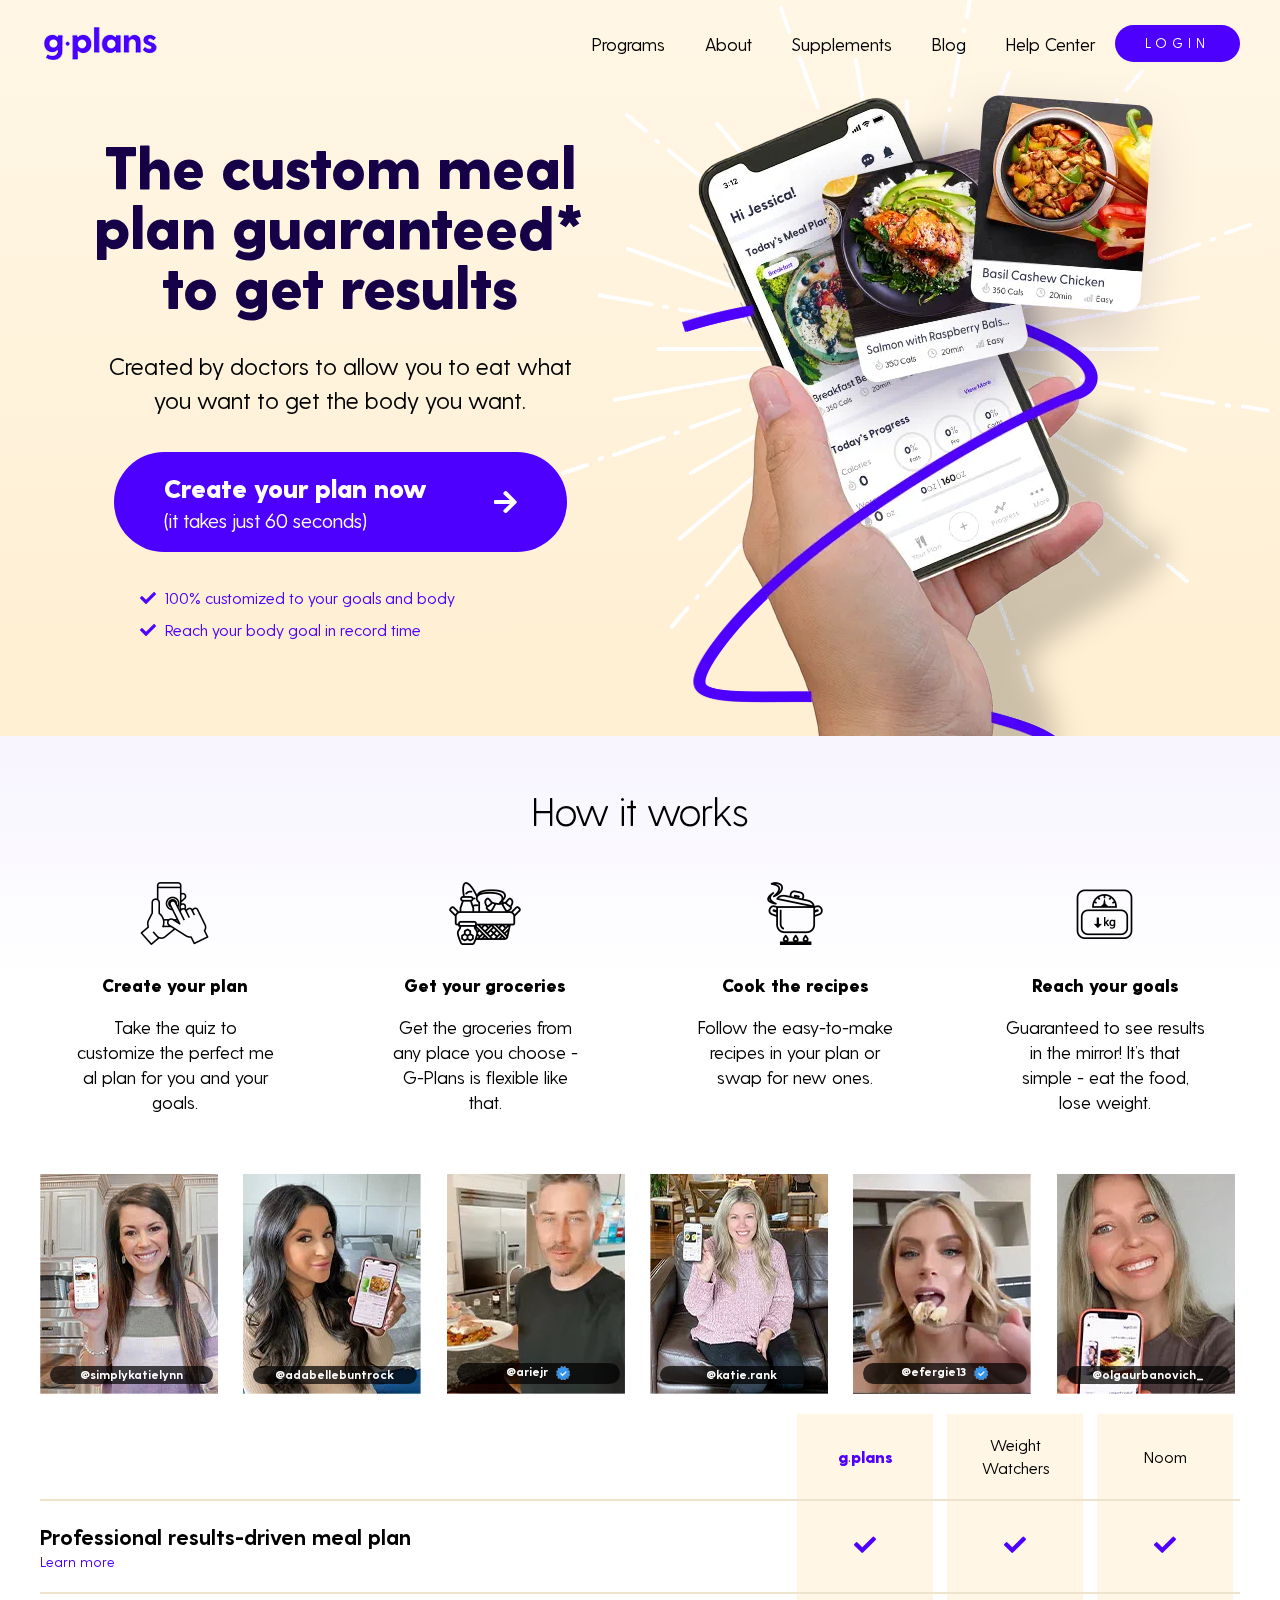
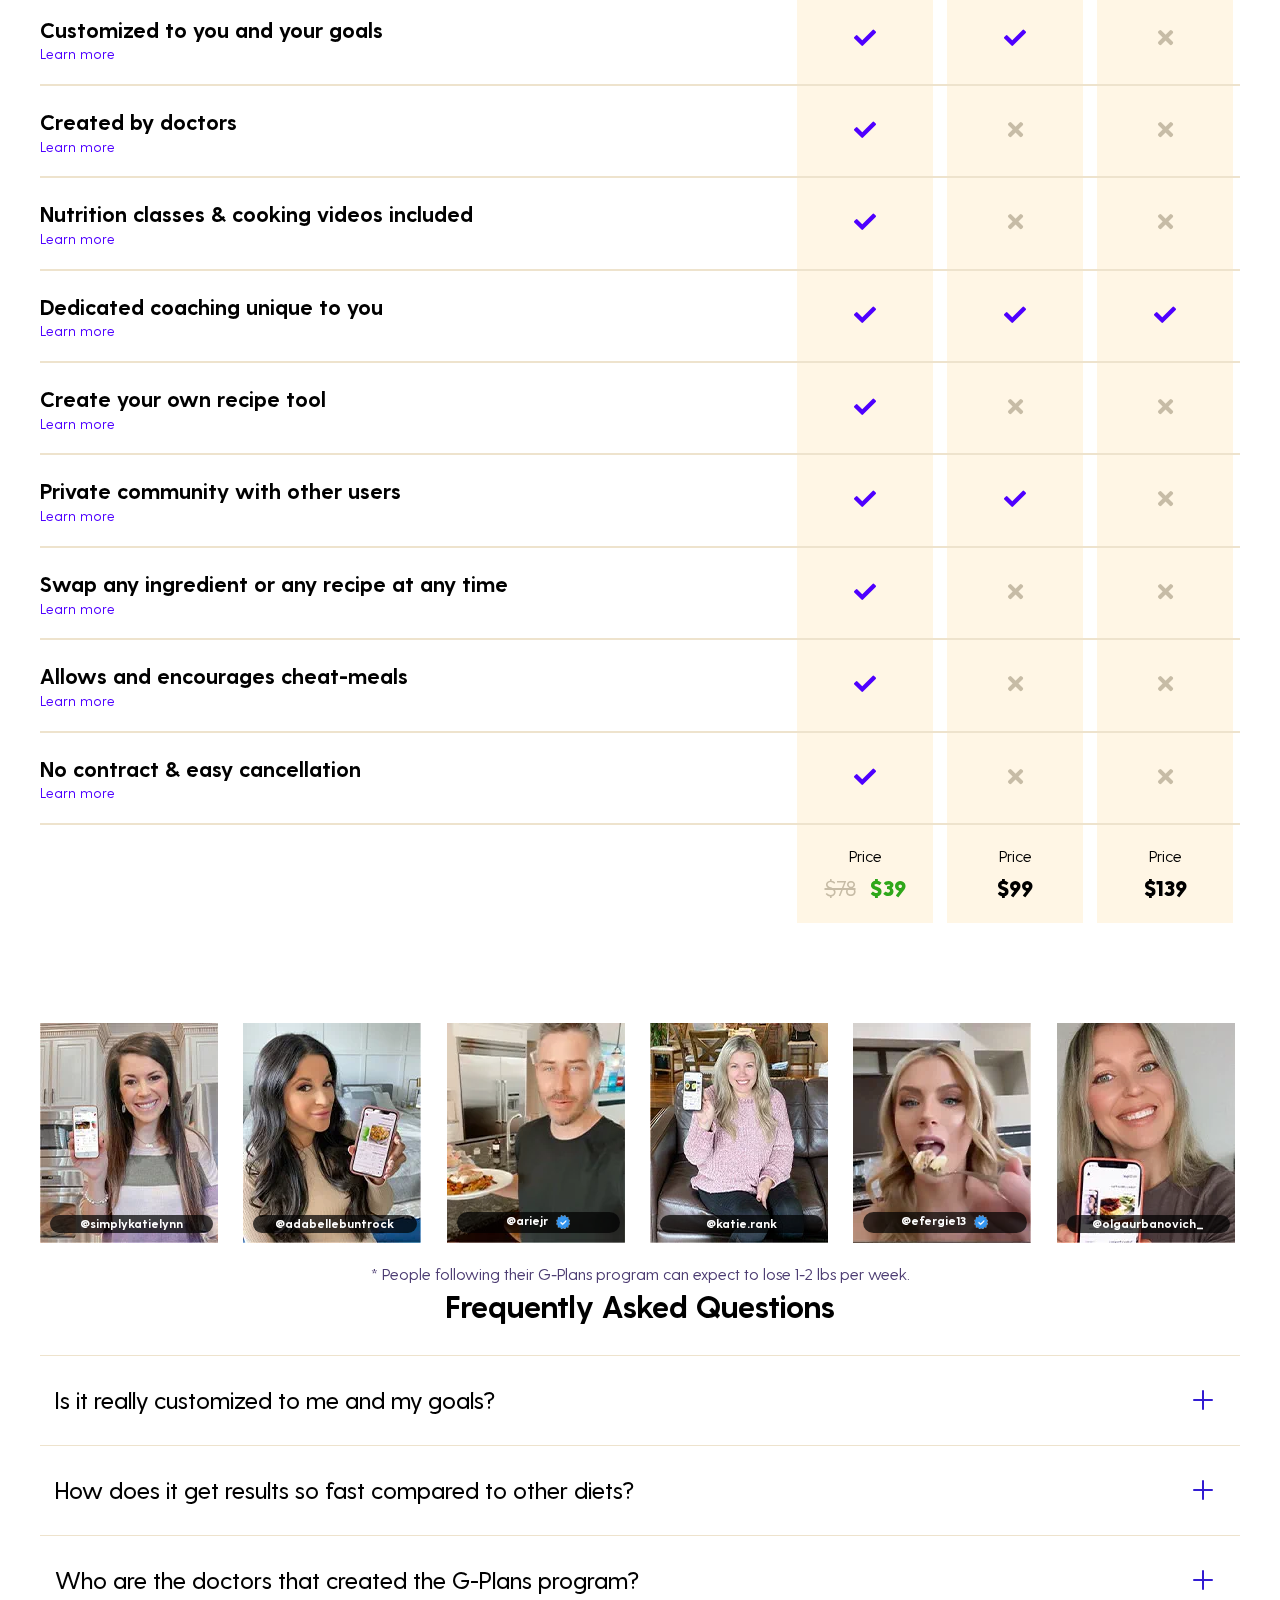
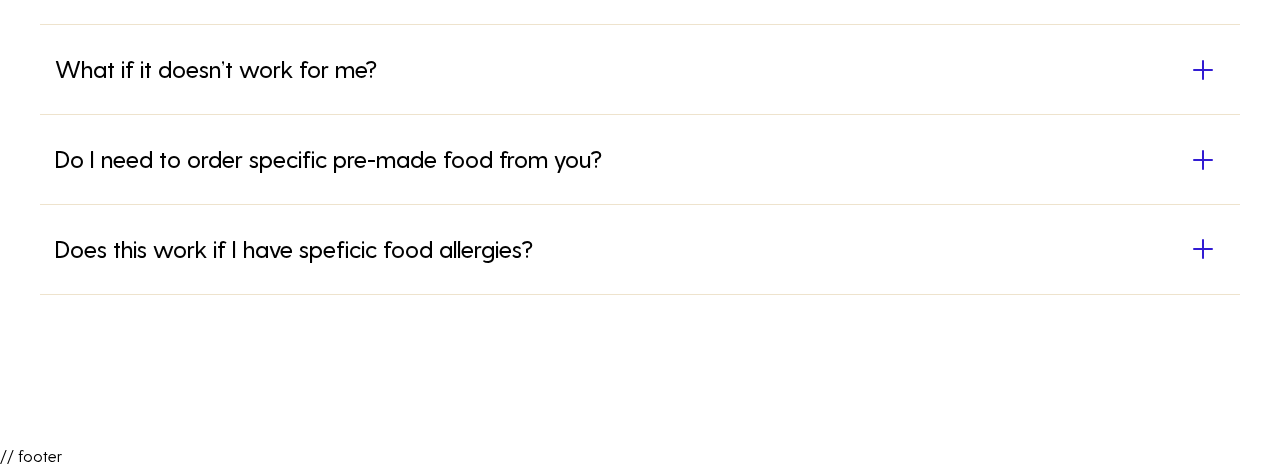
==== index.html @ 1d7ebff4 "Update 2021-08-04T12:30:20.718Z" ====
<!DOCTYPE html>
<html lang="en">

<head>
    <meta charset="UTF-8">
    <meta name="viewport" content="width=device-width, initial-scale=1.0">
    <title>Title</title>
    <link rel="stylesheet" href="./css/main.css">
</head>

<body>

    <div class="l-wrap">
        <header class="l-header">
            <div class="b-topline">
                <div class="topline__inner">
                <a href="/"><img src="./img/gplans-logo.png" alt=""></a>
                <div class="topline__menu">
                    <nav class="b-menu">
                        <ul>
                            <li><a href="#"></li>Programs</a>
                            <li><a href="#"></li>About</a>
                            <li><a href="#"></li>Supplements</a>
                            <li><a href="#"></li>Blog</a>
                            <li><a href="#"></li>Help Center</a>
                        </ul>
                    </nav>
                </div>
                <div class="topline__bnt">
                    <a href="#" class="b-button b-button--small">Login</a>
                </div>
            </div>
            </div>
            <div class="b-promo">
                <div class="promo__inner">
                    <div class="promo__content">
                        <h1>The custom meal plan guaranteed* <br> to get results</h1>
                        <p>Created by doctors to allow you to eat what <br> you want to get the body you want.</p>
                        <p><a href="#" class="promo__btn b-button b-button--big b-button--icon">Create your plan now <span>(it takes just 60 seconds)</span> <i class="fas fa-arrow-right"></i></a></p>
                        <ul>
                            <li>100% customized to your goals and body</li>
                            <li>Reach your body goal in record time</li>
                        </ul>
                    </div>
                    <div class="promo__pic">
                        <picture>
                            <source srcset='./img/promo-pic.webp' type='image/webp'>
                            <source srcset='./img/promo-pic.png' type='image/png'>
                            <img src='./img/promo-pic.png' alt=''>
                        </picture>
                    </div>
                </div>
            </div>
        </header>
    
        <section class="l-content"> 
            <div class="content__wrap">
                <div class="b-how-works">
                    <h2>How it works</h2>
                    <div class="how-works__items">
                        <div class="how-works__item">
                            <img src="./img/how-pic-1.png" alt="">
                            <h3>Create your plan</h3>
                            <p>Take the quiz to customize the perfect me al plan for you and your goals.</p>
                        </div>
                        <div class="how-works__item">
                            <img src="./img/how-pic-2.png" alt="">
                            <h3>Get your groceries</h3>
                            <p>Get the groceries from any place you choose - G-Plans is flexible like that.</p>
                        </div>
                        <div class="how-works__item">
                            <img src="./img/how-pic-3.png" alt="">
                            <h3>Cook the recipes</h3>
                            <p>Follow the easy-to-make recipes in your plan or swap for new ones.</p>
                        </div>
                        <div class="how-works__item">
                            <img src="./img/how-pic-4.png" alt="">
                            <h3>Reach your goals</h3>
                            <p>Guaranteed to see results in the mirror! It’s that simple - eat the food, lose weight.</p>
                        </div>
                    </div>
                </div>
                <div class="b-social">
                    <a href="#">
                        <picture>
                            <source srcset='./img/social-ava-1.webp' type='image/webp'>
                            <source srcset='./img/social-ava-1.jpg' type='image/jpeg'>
                            <img src='./img/social-ava-1.png' alt=''>
                        </picture>
                        <div class="social__title">@simplykatielynn</div>
                    </a>
                    <a href="#">
                        <picture>
                            <source srcset='./img/social-ava-2.webp' type='image/webp'>
                            <source srcset='./img/social-ava-2.jpg' type='image/jpeg'>
                            <img src='./img/social-ava-2.png' alt=''>
                        </picture>
                        <div class="social__title">@adabellebuntrock</div>
                    </a>
                    <a href="#">
                        <picture>
                            <source srcset='./img/social-ava-3.webp' type='image/webp'>
                            <source srcset='./img/social-ava-3.jpg' type='image/jpeg'>
                            <img src='./img/social-ava-3.png' alt=''>
                        </picture>
                        <div class="social__title">@ariejr <img src="./img/icon-confirmed.png" alt=""></div>
                    </a>
                    <a href="#">
                        <picture>
                            <source srcset='./img/social-ava-4.webp' type='image/webp'>
                            <source srcset='./img/social-ava-4.jpg' type='image/jpeg'>
                            <img src='./img/social-ava-4.png' alt=''>
                        </picture>
                        <div class="social__title">@katie.rank</div>
                    </a>
                    <a href="#">
                        <picture>
                            <source srcset='./img/social-ava-5.webp' type='image/webp'>
                            <source srcset='./img/social-ava-5.jpg' type='image/jpeg'>
                            <img src='./img/social-ava-5.png' alt=''>
                        </picture>
                        <div class="social__title">@efergie13 <img src="./img/icon-confirmed.png" alt=""></div>
                    </a>
                    <a href="#">
                        <picture>
                            <source srcset='./img/social-ava-6.webp' type='image/webp'>
                            <source srcset='./img/social-ava-6.jpg' type='image/jpeg'>
                            <img src='./img/social-ava-6.png' alt=''>
                        </picture>
                        <div class="social__title">@olgaurbanovich_</div>
                    </a>
                </div>
                <div class="b-table">
                    <table>
                        <tr>
                            <th></th>
                            <td class="table__g">g<ins>•</ins>plans</td>
                            <td>Weight <br> Watchers</td>
                            <td>Noom</td>
                        </tr>
                        <tr>
                            <th>Professional results-driven meal plan <a href="#">Learn more</a>
                            </th>
                            <td><i class="fas fa-check"></i></td>
                            <td><i class="fas fa-check"></i></td>
                            <td><i class="fas fa-check"></i></td>
                        </tr>
                        <tr>
                            <th>Customized to you and your goals <a href="#">Learn more</a>
                            </th>
                            <td><i class="fas fa-check"></i></td>
                            <td><i class="fas fa-check"></i></td>
                            <td><i class="fas fa-times"></i></td>
                        </tr>
                        <tr>
                            <th>Created by doctors <a href="#">Learn more</a>
                            </th>
                            <td><i class="fas fa-check"></i></td>
                            <td><i class="fas fa-times"></i></td>
                            <td><i class="fas fa-times"></i></td>
                        </tr>
                        <tr>
                            <th>Nutrition classes & cooking videos included <a href="#">Learn more</a>
                            </th>
                            <td><i class="fas fa-check"></i></td>
                            <td><i class="fas fa-times"></i></td>
                            <td><i class="fas fa-times"></i></td>
                        </tr>
                        <tr>
                            <th>Dedicated coaching unique to you <a href="#">Learn more</a>
                            </th>
                            <td><i class="fas fa-check"></i></td>
                            <td><i class="fas fa-check"></i></td>
                            <td><i class="fas fa-check"></i></td>
                        </tr>
                        <tr>
                            <th>Create your own recipe tool <a href="#">Learn more</a>
                            </th>
                            <td><i class="fas fa-check"></i></td>
                            <td><i class="fas fa-times"></i></td>
                            <td><i class="fas fa-times"></i></td>
                        </tr>
                        <tr>
                            <th>Private community with other users <a href="#">Learn more</a>
                            </th>
                            <td><i class="fas fa-check"></i></td>
                            <td><i class="fas fa-check"></i></td>
                            <td><i class="fas fa-times"></i></td>
                        </tr>
                        <tr>
                            <th>Swap any ingredient or any recipe at any time <a href="#">Learn more</a>
                            </th>
                            <td><i class="fas fa-check"></i></td>
                            <td><i class="fas fa-times"></i></td>
                            <td><i class="fas fa-times"></i></td>
                        </tr>
                        <tr>
                            <th>Allows and encourages cheat-meals <a href="#">Learn more</a>
                            </th>
                            <td><i class="fas fa-check"></i></td>
                            <td><i class="fas fa-times"></i></td>
                            <td><i class="fas fa-times"></i></td>
                        </tr>
                        <tr>
                            <th>No contract & easy cancellation <a href="#">Learn more</a>
                            </th>
                            <td><i class="fas fa-check"></i></td>
                            <td><i class="fas fa-times"></i></td>
                            <td><i class="fas fa-times"></i></td>
                        </tr>
                        <tr>
                            <th></th>
                            <td class="table__price">
                                <ins>Price</ins>
                                <span class="table__price-old">$78</span>
                                <span class="table__price-new">$39</span>
                            </td>
                            <td class="table__price">
                                <ins>Price</ins>
                                <span>$99</span>
                            </td>
                            <td class="table__price">
                                <ins>Price</ins>
                                <span>$139</span>
                            </td>
                        </tr>
                    </table>
                </div>
                <div class="b-social">
                    <a href="#">
                        <picture>
                            <source srcset='./img/social-ava-1.webp' type='image/webp'>
                            <source srcset='./img/social-ava-1.jpg' type='image/jpeg'>
                            <img src='./img/social-ava-1.png' alt=''>
                        </picture>
                        <div class="social__title">@simplykatielynn</div>
                    </a>
                    <a href="#">
                        <picture>
                            <source srcset='./img/social-ava-2.webp' type='image/webp'>
                            <source srcset='./img/social-ava-2.jpg' type='image/jpeg'>
                            <img src='./img/social-ava-2.png' alt=''>
                        </picture>
                        <div class="social__title">@adabellebuntrock</div>
                    </a>
                    <a href="#">
                        <picture>
                            <source srcset='./img/social-ava-3.webp' type='image/webp'>
                            <source srcset='./img/social-ava-3.jpg' type='image/jpeg'>
                            <img src='./img/social-ava-3.png' alt=''>
                        </picture>
                        <div class="social__title">@ariejr <img src="./img/icon-confirmed.png" alt=""></div>
                    </a>
                    <a href="#">
                        <picture>
                            <source srcset='./img/social-ava-4.webp' type='image/webp'>
                            <source srcset='./img/social-ava-4.jpg' type='image/jpeg'>
                            <img src='./img/social-ava-4.png' alt=''>
                        </picture>
                        <div class="social__title">@katie.rank</div>
                    </a>
                    <a href="#">
                        <picture>
                            <source srcset='./img/social-ava-5.webp' type='image/webp'>
                            <source srcset='./img/social-ava-5.jpg' type='image/jpeg'>
                            <img src='./img/social-ava-5.png' alt=''>
                        </picture>
                        <div class="social__title">@efergie13 <img src="./img/icon-confirmed.png" alt=""></div>
                    </a>
                    <a href="#">
                        <picture>
                            <source srcset='./img/social-ava-6.webp' type='image/webp'>
                            <source srcset='./img/social-ava-6.jpg' type='image/jpeg'>
                            <img src='./img/social-ava-6.png' alt=''>
                        </picture>
                        <div class="social__title">@olgaurbanovich_</div>
                    </a>
                </div>
                <div class="b-social-notice"> * People following their G-Plans program can expect to lose 1-2 lbs per week. </div>
                <div class="b-acc">
                    <h2>Frequently Asked Questions</h2>
                    <div class="acc__item">
                        <div class="acc__title js-acc-title">Is it really customized to me and my goals?<span></span></div>
                        <div class="acc__content js-acc-content">
                            <p>Lorem ipsum dolor sit amet consectetur adipisicing elit. Eligendi illo, nemo necessitatibus molestias minus quisquam dignissimos at a. Veniam libero provident magnam consequuntur vel fuga soluta fugit. Beatae, tempora. Tempora quasi ipsum consectetur ad reprehenderit voluptas quisquam amet consequuntur maiores dicta asperiores debitis excepturi eveniet, harum neque, libero quos nihil aut nemo vero voluptatem, blanditiis quis quaerat. Autem accusantium consequatur, similique cum excepturi eaque nam sed natus maiores maxime tenetur fuga aliquam aut. Ullam rerum nihil, aspernatur quidem consequuntur voluptas nam perspiciatis vitae similique facilis itaque eveniet blanditiis esse soluta et totam iure eius officia labore quam quos? Fugiat, ea?</p>
                        </div>
                    </div>
                    <div class="acc__item">
                        <div class="acc__title js-acc-title">How does it get results so fast compared to other diets?<span></span></div>
                        <div class="acc__content js-acc-content">
                            <p>Lorem ipsum dolor sit amet consectetur adipisicing elit. Eligendi illo, nemo necessitatibus molestias minus quisquam dignissimos at a. Veniam libero provident magnam consequuntur vel fuga soluta fugit. Beatae, tempora. Tempora quasi ipsum consectetur ad reprehenderit voluptas quisquam amet consequuntur maiores dicta asperiores debitis excepturi eveniet, harum neque, libero quos nihil aut nemo vero voluptatem, blanditiis quis quaerat. Autem accusantium consequatur, similique cum excepturi eaque nam sed natus maiores maxime tenetur fuga aliquam aut. Ullam rerum nihil, aspernatur quidem consequuntur voluptas nam perspiciatis vitae similique facilis itaque eveniet blanditiis esse soluta et totam iure eius officia labore quam quos? Fugiat, ea?</p>
                        </div>
                    </div>
                    <div class="acc__item">
                        <div class="acc__title js-acc-title">Who are the doctors that created the G-Plans program?<span></span></div>
                        <div class="acc__content js-acc-content">
                            <p>Lorem ipsum dolor sit amet consectetur adipisicing elit. Eligendi illo, nemo necessitatibus molestias minus quisquam dignissimos at a. Veniam libero provident magnam consequuntur vel fuga soluta fugit. Beatae, tempora. Tempora quasi ipsum consectetur ad reprehenderit voluptas quisquam amet consequuntur maiores dicta asperiores debitis excepturi eveniet, harum neque, libero quos nihil aut nemo vero voluptatem, blanditiis quis quaerat. Autem accusantium consequatur, similique cum excepturi eaque nam sed natus maiores maxime tenetur fuga aliquam aut. Ullam rerum nihil, aspernatur quidem consequuntur voluptas nam perspiciatis vitae similique facilis itaque eveniet blanditiis esse soluta et totam iure eius officia labore quam quos? Fugiat, ea?</p>
                        </div>
                    </div>
                    <div class="acc__item">
                        <div class="acc__title js-acc-title">What if it doesn’t work for me?<span></span></div>
                        <div class="acc__content js-acc-content">
                            <p>Lorem ipsum dolor sit amet consectetur adipisicing elit. Eligendi illo, nemo necessitatibus molestias minus quisquam dignissimos at a. Veniam libero provident magnam consequuntur vel fuga soluta fugit. Beatae, tempora. Tempora quasi ipsum consectetur ad reprehenderit voluptas quisquam amet consequuntur maiores dicta asperiores debitis excepturi eveniet, harum neque, libero quos nihil aut nemo vero voluptatem, blanditiis quis quaerat. Autem accusantium consequatur, similique cum excepturi eaque nam sed natus maiores maxime tenetur fuga aliquam aut. Ullam rerum nihil, aspernatur quidem consequuntur voluptas nam perspiciatis vitae similique facilis itaque eveniet blanditiis esse soluta et totam iure eius officia labore quam quos? Fugiat, ea?</p>
                        </div>
                    </div>
                    <div class="acc__item">
                        <div class="acc__title js-acc-title">Do I need to order specific pre-made food from you?<span></span></div>
                        <div class="acc__content js-acc-content">
                            <p>Lorem ipsum dolor sit amet consectetur adipisicing elit. Eligendi illo, nemo necessitatibus molestias minus quisquam dignissimos at a. Veniam libero provident magnam consequuntur vel fuga soluta fugit. Beatae, tempora. Tempora quasi ipsum consectetur ad reprehenderit voluptas quisquam amet consequuntur maiores dicta asperiores debitis excepturi eveniet, harum neque, libero quos nihil aut nemo vero voluptatem, blanditiis quis quaerat. Autem accusantium consequatur, similique cum excepturi eaque nam sed natus maiores maxime tenetur fuga aliquam aut. Ullam rerum nihil, aspernatur quidem consequuntur voluptas nam perspiciatis vitae similique facilis itaque eveniet blanditiis esse soluta et totam iure eius officia labore quam quos? Fugiat, ea?</p>
                        </div>
                    </div>
                    <div class="acc__item">
                        <div class="acc__title js-acc-title">Does this work if I have speficic food allergies?<span></span></div>
                        <div class="acc__content js-acc-content">
                            <p>Lorem ipsum dolor sit amet consectetur adipisicing elit. Eligendi illo, nemo necessitatibus molestias minus quisquam dignissimos at a. Veniam libero provident magnam consequuntur vel fuga soluta fugit. Beatae, tempora. Tempora quasi ipsum consectetur ad reprehenderit voluptas quisquam amet consequuntur maiores dicta asperiores debitis excepturi eveniet, harum neque, libero quos nihil aut nemo vero voluptatem, blanditiis quis quaerat. Autem accusantium consequatur, similique cum excepturi eaque nam sed natus maiores maxime tenetur fuga aliquam aut. Ullam rerum nihil, aspernatur quidem consequuntur voluptas nam perspiciatis vitae similique facilis itaque eveniet blanditiis esse soluta et totam iure eius officia labore quam quos? Fugiat, ea?</p>
                        </div>
                    </div>
                </div>
            </div>
        </section>
        
        <section class="l-footer">
            // footer
        </section>
    </div>
    
    <script src="./js/main.js"></script>
</body>

</html>
---- css/main.css ----
@font-face{font-family:'swiper-icons';src:url("data:application/font-woff;charset=utf-8;base64, [base64]//wADZ2x5ZgAAAywAAADMAAAD2MHtryVoZWFkAAABbAAAADAAAAA2E2+eoWhoZWEAAAGcAAAAHwAAACQC9gDzaG10eAAAAigAAAAZAAAArgJkABFsb2NhAAAC0AAAAFoAAABaFQAUGG1heHAAAAG8AAAAHwAAACAAcABAbmFtZQAAA/gAAAE5AAACXvFdBwlwb3N0AAAFNAAAAGIAAACE5s74hXjaY2BkYGAAYpf5Hu/j+W2+MnAzMYDAzaX6QjD6/4//Bxj5GA8AuRwMYGkAPywL13jaY2BkYGA88P8Agx4j+/8fQDYfA1AEBWgDAIB2BOoAeNpjYGRgYNBh4GdgYgABEMnIABJzYNADCQAACWgAsQB42mNgYfzCOIGBlYGB0YcxjYGBwR1Kf2WQZGhhYGBiYGVmgAFGBiQQkOaawtDAoMBQxXjg/wEGPcYDDA4wNUA2CCgwsAAAO4EL6gAAeNpj2M0gyAACqxgGNWBkZ2D4/wMA+xkDdgAAAHjaY2BgYGaAYBkGRgYQiAHyGMF8FgYHIM3DwMHABGQrMOgyWDLEM1T9/w8UBfEMgLzE////P/5//f/V/xv+r4eaAAeMbAxwIUYmIMHEgKYAYjUcsDAwsLKxc3BycfPw8jEQA/[base64]/uznmfPFBNODM2K7MTQ45YEAZqGP81AmGGcF3iPqOop0r1SPTaTbVkfUe4HXj97wYE+yNwWYxwWu4v1ugWHgo3S1XdZEVqWM7ET0cfnLGxWfkgR42o2PvWrDMBSFj/IHLaF0zKjRgdiVMwScNRAoWUoH78Y2icB/yIY09An6AH2Bdu/UB+yxopYshQiEvnvu0dURgDt8QeC8PDw7Fpji3fEA4z/PEJ6YOB5hKh4dj3EvXhxPqH/SKUY3rJ7srZ4FZnh1PMAtPhwP6fl2PMJMPDgeQ4rY8YT6Gzao0eAEA409DuggmTnFnOcSCiEiLMgxCiTI6Cq5DZUd3Qmp10vO0LaLTd2cjN4fOumlc7lUYbSQcZFkutRG7g6JKZKy0RmdLY680CDnEJ+UMkpFFe1RN7nxdVpXrC4aTtnaurOnYercZg2YVmLN/d/gczfEimrE/fs/bOuq29Zmn8tloORaXgZgGa78yO9/cnXm2BpaGvq25Dv9S4E9+5SIc9PqupJKhYFSSl47+Qcr1mYNAAAAeNptw0cKwkAAAMDZJA8Q7OUJvkLsPfZ6zFVERPy8qHh2YER+3i/BP83vIBLLySsoKimrqKqpa2hp6+jq6RsYGhmbmJqZSy0sraxtbO3sHRydnEMU4uR6yx7JJXveP7WrDycAAAAAAAH//wACeNpjYGRgYOABYhkgZgJCZgZNBkYGLQZtIJsFLMYAAAw3ALgAeNolizEKgDAQBCchRbC2sFER0YD6qVQiBCv/H9ezGI6Z5XBAw8CBK/m5iQQVauVbXLnOrMZv2oLdKFa8Pjuru2hJzGabmOSLzNMzvutpB3N42mNgZGBg4GKQYzBhYMxJLMlj4GBgAYow/P/PAJJhLM6sSoWKfWCAAwDAjgbRAAB42mNgYGBkAIIbCZo5IPrmUn0hGA0AO8EFTQAA") format("woff");font-weight:400;font-style:normal}:root{--swiper-theme-color: #007aff}.swiper-container{margin-left:auto;margin-right:auto;position:relative;overflow:hidden;list-style:none;padding:0;z-index:1}.swiper-container-vertical>.swiper-wrapper{flex-direction:column}.swiper-wrapper{position:relative;width:100%;height:100%;z-index:1;display:flex;transition-property:transform;box-sizing:content-box}.swiper-container-android .swiper-slide,.swiper-wrapper{transform:translate3d(0px, 0, 0)}.swiper-container-multirow>.swiper-wrapper{flex-wrap:wrap}.swiper-container-multirow-column>.swiper-wrapper{flex-wrap:wrap;flex-direction:column}.swiper-container-free-mode>.swiper-wrapper{transition-timing-function:ease-out;margin:0 auto}.swiper-container-pointer-events{touch-action:pan-y}.swiper-container-pointer-events.swiper-container-vertical{touch-action:pan-x}.swiper-slide{flex-shrink:0;width:100%;height:100%;position:relative;transition-property:transform}.swiper-slide-invisible-blank{visibility:hidden}.swiper-container-autoheight,.swiper-container-autoheight .swiper-slide{height:auto}.swiper-container-autoheight .swiper-wrapper{align-items:flex-start;transition-property:transform, height}.swiper-container-3d{perspective:1200px}.swiper-container-3d .swiper-wrapper,.swiper-container-3d .swiper-slide,.swiper-container-3d .swiper-slide-shadow-left,.swiper-container-3d .swiper-slide-shadow-right,.swiper-container-3d .swiper-slide-shadow-top,.swiper-container-3d .swiper-slide-shadow-bottom,.swiper-container-3d .swiper-cube-shadow{transform-style:preserve-3d}.swiper-container-3d .swiper-slide-shadow-left,.swiper-container-3d .swiper-slide-shadow-right,.swiper-container-3d .swiper-slide-shadow-top,.swiper-container-3d .swiper-slide-shadow-bottom{position:absolute;left:0;top:0;width:100%;height:100%;pointer-events:none;z-index:10}.swiper-container-3d .swiper-slide-shadow-left{background-image:linear-gradient(to left, rgba(0,0,0,0.5), rgba(0,0,0,0))}.swiper-container-3d .swiper-slide-shadow-right{background-image:linear-gradient(to right, rgba(0,0,0,0.5), rgba(0,0,0,0))}.swiper-container-3d .swiper-slide-shadow-top{background-image:linear-gradient(to top, rgba(0,0,0,0.5), rgba(0,0,0,0))}.swiper-container-3d .swiper-slide-shadow-bottom{background-image:linear-gradient(to bottom, rgba(0,0,0,0.5), rgba(0,0,0,0))}.swiper-container-css-mode>.swiper-wrapper{overflow:auto;scrollbar-width:none;-ms-overflow-style:none}.swiper-container-css-mode>.swiper-wrapper::-webkit-scrollbar{display:none}.swiper-container-css-mode>.swiper-wrapper>.swiper-slide{scroll-snap-align:start start}.swiper-container-horizontal.swiper-container-css-mode>.swiper-wrapper{scroll-snap-type:x mandatory}.swiper-container-vertical.swiper-container-css-mode>.swiper-wrapper{scroll-snap-type:y mandatory}:root{--swiper-navigation-size: 44px}.swiper-button-prev,.swiper-button-next{position:absolute;top:50%;width:calc(var(--swiper-navigation-size) / 44 * 27);height:var(--swiper-navigation-size);margin-top:calc(0px - (var(--swiper-navigation-size) / 2));z-index:10;cursor:pointer;display:flex;align-items:center;justify-content:center;color:var(--swiper-navigation-color, var(--swiper-theme-color))}.swiper-button-prev.swiper-button-disabled,.swiper-button-next.swiper-button-disabled{opacity:0.35;cursor:auto;pointer-events:none}.swiper-button-prev:after,.swiper-button-next:after{font-family:swiper-icons;font-size:var(--swiper-navigation-size);text-transform:none !important;letter-spacing:0;text-transform:none;font-variant:initial;line-height:1}.swiper-button-prev,.swiper-container-rtl .swiper-button-next{left:10px;right:auto}.swiper-button-prev:after,.swiper-container-rtl .swiper-button-next:after{content:'prev'}.swiper-button-next,.swiper-container-rtl .swiper-button-prev{right:10px;left:auto}.swiper-button-next:after,.swiper-container-rtl .swiper-button-prev:after{content:'next'}.swiper-button-prev.swiper-button-white,.swiper-button-next.swiper-button-white{--swiper-navigation-color: #ffffff}.swiper-button-prev.swiper-button-black,.swiper-button-next.swiper-button-black{--swiper-navigation-color: #000000}.swiper-button-lock{display:none}.swiper-pagination{position:absolute;text-align:center;transition:300ms opacity;transform:translate3d(0, 0, 0);z-index:10}.swiper-pagination.swiper-pagination-hidden{opacity:0}.swiper-pagination-fraction,.swiper-pagination-custom,.swiper-container-horizontal>.swiper-pagination-bullets{bottom:10px;left:0;width:100%}.swiper-pagination-bullets-dynamic{overflow:hidden;font-size:0}.swiper-pagination-bullets-dynamic .swiper-pagination-bullet{transform:scale(0.33);position:relative}.swiper-pagination-bullets-dynamic .swiper-pagination-bullet-active{transform:scale(1)}.swiper-pagination-bullets-dynamic .swiper-pagination-bullet-active-main{transform:scale(1)}.swiper-pagination-bullets-dynamic .swiper-pagination-bullet-active-prev{transform:scale(0.66)}.swiper-pagination-bullets-dynamic .swiper-pagination-bullet-active-prev-prev{transform:scale(0.33)}.swiper-pagination-bullets-dynamic .swiper-pagination-bullet-active-next{transform:scale(0.66)}.swiper-pagination-bullets-dynamic .swiper-pagination-bullet-active-next-next{transform:scale(0.33)}.swiper-pagination-bullet{width:8px;height:8px;display:inline-block;border-radius:50%;background:#000;opacity:0.2}button.swiper-pagination-bullet{border:none;margin:0;padding:0;box-shadow:none;-webkit-appearance:none;appearance:none}.swiper-pagination-clickable .swiper-pagination-bullet{cursor:pointer}.swiper-pagination-bullet-active{opacity:1;background:var(--swiper-pagination-color, var(--swiper-theme-color))}.swiper-container-vertical>.swiper-pagination-bullets{right:10px;top:50%;transform:translate3d(0px, -50%, 0)}.swiper-container-vertical>.swiper-pagination-bullets .swiper-pagination-bullet{margin:6px 0;display:block}.swiper-container-vertical>.swiper-pagination-bullets.swiper-pagination-bullets-dynamic{top:50%;transform:translateY(-50%);width:8px}.swiper-container-vertical>.swiper-pagination-bullets.swiper-pagination-bullets-dynamic .swiper-pagination-bullet{display:inline-block;transition:200ms transform, 200ms top}.swiper-container-horizontal>.swiper-pagination-bullets .swiper-pagination-bullet{margin:0 4px}.swiper-container-horizontal>.swiper-pagination-bullets.swiper-pagination-bullets-dynamic{left:50%;transform:translateX(-50%);white-space:nowrap}.swiper-container-horizontal>.swiper-pagination-bullets.swiper-pagination-bullets-dynamic .swiper-pagination-bullet{transition:200ms transform, 200ms left}.swiper-container-horizontal.swiper-container-rtl>.swiper-pagination-bullets-dynamic .swiper-pagination-bullet{transition:200ms transform, 200ms right}.swiper-pagination-progressbar{background:rgba(0,0,0,0.25);position:absolute}.swiper-pagination-progressbar .swiper-pagination-progressbar-fill{background:var(--swiper-pagination-color, var(--swiper-theme-color));position:absolute;left:0;top:0;width:100%;height:100%;transform:scale(0);transform-origin:left top}.swiper-container-rtl .swiper-pagination-progressbar .swiper-pagination-progressbar-fill{transform-origin:right top}.swiper-container-horizontal>.swiper-pagination-progressbar,.swiper-container-vertical>.swiper-pagination-progressbar.swiper-pagination-progressbar-opposite{width:100%;height:4px;left:0;top:0}.swiper-container-vertical>.swiper-pagination-progressbar,.swiper-container-horizontal>.swiper-pagination-progressbar.swiper-pagination-progressbar-opposite{width:4px;height:100%;left:0;top:0}.swiper-pagination-white{--swiper-pagination-color: #ffffff}.swiper-pagination-black{--swiper-pagination-color: #000000}.swiper-pagination-lock{display:none}.swiper-scrollbar{border-radius:10px;position:relative;-ms-touch-action:none;background:rgba(0,0,0,0.1)}.swiper-container-horizontal>.swiper-scrollbar{position:absolute;left:1%;bottom:3px;z-index:50;height:5px;width:98%}.swiper-container-vertical>.swiper-scrollbar{position:absolute;right:3px;top:1%;z-index:50;width:5px;height:98%}.swiper-scrollbar-drag{height:100%;width:100%;position:relative;background:rgba(0,0,0,0.5);border-radius:10px;left:0;top:0}.swiper-scrollbar-cursor-drag{cursor:move}.swiper-scrollbar-lock{display:none}.swiper-zoom-container{width:100%;height:100%;display:flex;justify-content:center;align-items:center;text-align:center}.swiper-zoom-container>img,.swiper-zoom-container>svg,.swiper-zoom-container>canvas{max-width:100%;max-height:100%;object-fit:contain}.swiper-slide-zoomed{cursor:move}.swiper-lazy-preloader{width:42px;height:42px;position:absolute;left:50%;top:50%;margin-left:-21px;margin-top:-21px;z-index:10;transform-origin:50%;animation:swiper-preloader-spin 1s infinite linear;box-sizing:border-box;border:4px solid var(--swiper-preloader-color, var(--swiper-theme-color));border-radius:50%;border-top-color:transparent}.swiper-lazy-preloader-white{--swiper-preloader-color: #fff}.swiper-lazy-preloader-black{--swiper-preloader-color: #000}@keyframes swiper-preloader-spin{100%{transform:rotate(360deg)}}.swiper-container .swiper-notification{position:absolute;left:0;top:0;pointer-events:none;opacity:0;z-index:-1000}.swiper-container-fade.swiper-container-free-mode .swiper-slide{transition-timing-function:ease-out}.swiper-container-fade .swiper-slide{pointer-events:none;transition-property:opacity}.swiper-container-fade .swiper-slide .swiper-slide{pointer-events:none}.swiper-container-fade .swiper-slide-active,.swiper-container-fade .swiper-slide-active .swiper-slide-active{pointer-events:auto}.swiper-container-cube{overflow:visible}.swiper-container-cube .swiper-slide{pointer-events:none;-webkit-backface-visibility:hidden;backface-visibility:hidden;z-index:1;visibility:hidden;transform-origin:0 0;width:100%;height:100%}.swiper-container-cube .swiper-slide .swiper-slide{pointer-events:none}.swiper-container-cube.swiper-container-rtl .swiper-slide{transform-origin:100% 0}.swiper-container-cube .swiper-slide-active,.swiper-container-cube .swiper-slide-active .swiper-slide-active{pointer-events:auto}.swiper-container-cube .swiper-slide-active,.swiper-container-cube .swiper-slide-next,.swiper-container-cube .swiper-slide-prev,.swiper-container-cube .swiper-slide-next+.swiper-slide{pointer-events:auto;visibility:visible}.swiper-container-cube .swiper-slide-shadow-top,.swiper-container-cube .swiper-slide-shadow-bottom,.swiper-container-cube .swiper-slide-shadow-left,.swiper-container-cube .swiper-slide-shadow-right{z-index:0;-webkit-backface-visibility:hidden;backface-visibility:hidden}.swiper-container-cube .swiper-cube-shadow{position:absolute;left:0;bottom:0px;width:100%;height:100%;opacity:0.6;z-index:0}.swiper-container-cube .swiper-cube-shadow:before{content:'';background:#000;position:absolute;left:0;top:0;bottom:0;right:0;filter:blur(50px)}.swiper-container-flip{overflow:visible}.swiper-container-flip .swiper-slide{pointer-events:none;-webkit-backface-visibility:hidden;backface-visibility:hidden;z-index:1}.swiper-container-flip .swiper-slide .swiper-slide{pointer-events:none}.swiper-container-flip .swiper-slide-active,.swiper-container-flip .swiper-slide-active .swiper-slide-active{pointer-events:auto}.swiper-container-flip .swiper-slide-shadow-top,.swiper-container-flip .swiper-slide-shadow-bottom,.swiper-container-flip .swiper-slide-shadow-left,.swiper-container-flip .swiper-slide-shadow-right{z-index:0;-webkit-backface-visibility:hidden;backface-visibility:hidden}/*!
 * Font Awesome Free 5.12.0 by @fontawesome - https://fontawesome.com
 * License - https://fontawesome.com/license/free (Icons: CC BY 4.0, Fonts: SIL OFL 1.1, Code: MIT License)
 */.fa,.fas{font-family:'Font Awesome'}.fa,.fas,.far,.fal,.fad,.fab{-moz-osx-font-smoothing:grayscale;-webkit-font-smoothing:antialiased;display:inline-block;font-style:normal;font-variant:normal;text-rendering:auto;line-height:1}.fa-lg{font-size:1.33333em;line-height:0.75em;vertical-align:-.0667em}.fa-xs{font-size:.75em}.fa-sm{font-size:.875em}.fa-1x{font-size:1em}.fa-2x{font-size:2em}.fa-3x{font-size:3em}.fa-4x{font-size:4em}.fa-5x{font-size:5em}.fa-6x{font-size:6em}.fa-7x{font-size:7em}.fa-8x{font-size:8em}.fa-9x{font-size:9em}.fa-10x{font-size:10em}.fa-fw{text-align:center;width:1.25em}.fa-ul{list-style-type:none;margin-left:2.5em;padding-left:0}.fa-ul>li{position:relative}.fa-li{left:-2em;position:absolute;text-align:center;width:2em;line-height:inherit}.fa-border{border:solid 0.08em #eee;border-radius:.1em;padding:.2em .25em .15em}.fa-pull-left{float:left}.fa-pull-right{float:right}.fa.fa-pull-left,.fas.fa-pull-left,.far.fa-pull-left,.fal.fa-pull-left,.fab.fa-pull-left{margin-right:.3em}.fa.fa-pull-right,.fas.fa-pull-right,.far.fa-pull-right,.fal.fa-pull-right,.fab.fa-pull-right{margin-left:.3em}.fa-spin{-webkit-animation:fa-spin 2s infinite linear;animation:fa-spin 2s infinite linear}.fa-pulse{-webkit-animation:fa-spin 1s infinite steps(8);animation:fa-spin 1s infinite steps(8)}@-webkit-keyframes fa-spin{0%{-webkit-transform:rotate(0deg);transform:rotate(0deg)}100%{-webkit-transform:rotate(360deg);transform:rotate(360deg)}}@keyframes fa-spin{0%{-webkit-transform:rotate(0deg);transform:rotate(0deg)}100%{-webkit-transform:rotate(360deg);transform:rotate(360deg)}}.fa-rotate-90{-ms-filter:"progid:DXImageTransform.Microsoft.BasicImage(rotation=1)";-webkit-transform:rotate(90deg);transform:rotate(90deg)}.fa-rotate-180{-ms-filter:"progid:DXImageTransform.Microsoft.BasicImage(rotation=2)";-webkit-transform:rotate(180deg);transform:rotate(180deg)}.fa-rotate-270{-ms-filter:"progid:DXImageTransform.Microsoft.BasicImage(rotation=3)";-webkit-transform:rotate(270deg);transform:rotate(270deg)}.fa-flip-horizontal{-ms-filter:"progid:DXImageTransform.Microsoft.BasicImage(rotation=0, mirror=1)";-webkit-transform:scale(-1, 1);transform:scale(-1, 1)}.fa-flip-vertical{-ms-filter:"progid:DXImageTransform.Microsoft.BasicImage(rotation=2, mirror=1)";-webkit-transform:scale(1, -1);transform:scale(1, -1)}.fa-flip-both,.fa-flip-horizontal.fa-flip-vertical{-ms-filter:"progid:DXImageTransform.Microsoft.BasicImage(rotation=2, mirror=1)";-webkit-transform:scale(-1, -1);transform:scale(-1, -1)}:root .fa-rotate-90,:root .fa-rotate-180,:root .fa-rotate-270,:root .fa-flip-horizontal,:root .fa-flip-vertical,:root .fa-flip-both{-webkit-filter:none;filter:none}.fa-stack{display:inline-block;height:2em;line-height:2em;position:relative;vertical-align:middle;width:2.5em}.fa-stack-1x,.fa-stack-2x{left:0;position:absolute;text-align:center;width:100%}.fa-stack-1x{line-height:inherit}.fa-stack-2x{font-size:2em}.fa-inverse{color:#fff}.fa-500px:before{content:"\f26e"}.fa-accessible-icon:before{content:"\f368"}.fa-accusoft:before{content:"\f369"}.fa-acquisitions-incorporated:before{content:"\f6af"}.fa-ad:before{content:"\f641"}.fa-address-book:before{content:"\f2b9"}.fa-address-card:before{content:"\f2bb"}.fa-adjust:before{content:"\f042"}.fa-adn:before{content:"\f170"}.fa-adobe:before{content:"\f778"}.fa-adversal:before{content:"\f36a"}.fa-affiliatetheme:before{content:"\f36b"}.fa-air-freshener:before{content:"\f5d0"}.fa-airbnb:before{content:"\f834"}.fa-algolia:before{content:"\f36c"}.fa-align-center:before{content:"\f037"}.fa-align-justify:before{content:"\f039"}.fa-align-left:before{content:"\f036"}.fa-align-right:before{content:"\f038"}.fa-alipay:before{content:"\f642"}.fa-allergies:before{content:"\f461"}.fa-amazon:before{content:"\f270"}.fa-amazon-pay:before{content:"\f42c"}.fa-ambulance:before{content:"\f0f9"}.fa-american-sign-language-interpreting:before{content:"\f2a3"}.fa-amilia:before{content:"\f36d"}.fa-anchor:before{content:"\f13d"}.fa-android:before{content:"\f17b"}.fa-angellist:before{content:"\f209"}.fa-angle-double-down:before{content:"\f103"}.fa-angle-double-left:before{content:"\f100"}.fa-angle-double-right:before{content:"\f101"}.fa-angle-double-up:before{content:"\f102"}.fa-angle-down:before{content:"\f107"}.fa-angle-left:before{content:"\f104"}.fa-angle-right:before{content:"\f105"}.fa-angle-up:before{content:"\f106"}.fa-angry:before{content:"\f556"}.fa-angrycreative:before{content:"\f36e"}.fa-angular:before{content:"\f420"}.fa-ankh:before{content:"\f644"}.fa-app-store:before{content:"\f36f"}.fa-app-store-ios:before{content:"\f370"}.fa-apper:before{content:"\f371"}.fa-apple:before{content:"\f179"}.fa-apple-alt:before{content:"\f5d1"}.fa-apple-pay:before{content:"\f415"}.fa-archive:before{content:"\f187"}.fa-archway:before{content:"\f557"}.fa-arrow-alt-circle-down:before{content:"\f358"}.fa-arrow-alt-circle-left:before{content:"\f359"}.fa-arrow-alt-circle-right:before{content:"\f35a"}.fa-arrow-alt-circle-up:before{content:"\f35b"}.fa-arrow-circle-down:before{content:"\f0ab"}.fa-arrow-circle-left:before{content:"\f0a8"}.fa-arrow-circle-right:before{content:"\f0a9"}.fa-arrow-circle-up:before{content:"\f0aa"}.fa-arrow-down:before{content:"\f063"}.fa-arrow-left:before{content:"\f060"}.fa-arrow-right:before{content:"\f061"}.fa-arrow-up:before{content:"\f062"}.fa-arrows-alt:before{content:"\f0b2"}.fa-arrows-alt-h:before{content:"\f337"}.fa-arrows-alt-v:before{content:"\f338"}.fa-artstation:before{content:"\f77a"}.fa-assistive-listening-systems:before{content:"\f2a2"}.fa-asterisk:before{content:"\f069"}.fa-asymmetrik:before{content:"\f372"}.fa-at:before{content:"\f1fa"}.fa-atlas:before{content:"\f558"}.fa-atlassian:before{content:"\f77b"}.fa-atom:before{content:"\f5d2"}.fa-audible:before{content:"\f373"}.fa-audio-description:before{content:"\f29e"}.fa-autoprefixer:before{content:"\f41c"}.fa-avianex:before{content:"\f374"}.fa-aviato:before{content:"\f421"}.fa-award:before{content:"\f559"}.fa-aws:before{content:"\f375"}.fa-baby:before{content:"\f77c"}.fa-baby-carriage:before{content:"\f77d"}.fa-backspace:before{content:"\f55a"}.fa-backward:before{content:"\f04a"}.fa-bacon:before{content:"\f7e5"}.fa-bahai:before{content:"\f666"}.fa-balance-scale:before{content:"\f24e"}.fa-balance-scale-left:before{content:"\f515"}.fa-balance-scale-right:before{content:"\f516"}.fa-ban:before{content:"\f05e"}.fa-band-aid:before{content:"\f462"}.fa-bandcamp:before{content:"\f2d5"}.fa-barcode:before{content:"\f02a"}.fa-bars:before{content:"\f0c9"}.fa-baseball-ball:before{content:"\f433"}.fa-basketball-ball:before{content:"\f434"}.fa-bath:before{content:"\f2cd"}.fa-battery-empty:before{content:"\f244"}.fa-battery-full:before{content:"\f240"}.fa-battery-half:before{content:"\f242"}.fa-battery-quarter:before{content:"\f243"}.fa-battery-three-quarters:before{content:"\f241"}.fa-battle-net:before{content:"\f835"}.fa-bed:before{content:"\f236"}.fa-beer:before{content:"\f0fc"}.fa-behance:before{content:"\f1b4"}.fa-behance-square:before{content:"\f1b5"}.fa-bell:before{content:"\f0f3"}.fa-bell-slash:before{content:"\f1f6"}.fa-bezier-curve:before{content:"\f55b"}.fa-bible:before{content:"\f647"}.fa-bicycle:before{content:"\f206"}.fa-biking:before{content:"\f84a"}.fa-bimobject:before{content:"\f378"}.fa-binoculars:before{content:"\f1e5"}.fa-biohazard:before{content:"\f780"}.fa-birthday-cake:before{content:"\f1fd"}.fa-bitbucket:before{content:"\f171"}.fa-bitcoin:before{content:"\f379"}.fa-bity:before{content:"\f37a"}.fa-black-tie:before{content:"\f27e"}.fa-blackberry:before{content:"\f37b"}.fa-blender:before{content:"\f517"}.fa-blender-phone:before{content:"\f6b6"}.fa-blind:before{content:"\f29d"}.fa-blog:before{content:"\f781"}.fa-blogger:before{content:"\f37c"}.fa-blogger-b:before{content:"\f37d"}.fa-bluetooth:before{content:"\f293"}.fa-bluetooth-b:before{content:"\f294"}.fa-bold:before{content:"\f032"}.fa-bolt:before{content:"\f0e7"}.fa-bomb:before{content:"\f1e2"}.fa-bone:before{content:"\f5d7"}.fa-bong:before{content:"\f55c"}.fa-book:before{content:"\f02d"}.fa-book-dead:before{content:"\f6b7"}.fa-book-medical:before{content:"\f7e6"}.fa-book-open:before{content:"\f518"}.fa-book-reader:before{content:"\f5da"}.fa-bookmark:before{content:"\f02e"}.fa-bootstrap:before{content:"\f836"}.fa-border-all:before{content:"\f84c"}.fa-border-none:before{content:"\f850"}.fa-border-style:before{content:"\f853"}.fa-bowling-ball:before{content:"\f436"}.fa-box:before{content:"\f466"}.fa-box-open:before{content:"\f49e"}.fa-boxes:before{content:"\f468"}.fa-braille:before{content:"\f2a1"}.fa-brain:before{content:"\f5dc"}.fa-bread-slice:before{content:"\f7ec"}.fa-briefcase:before{content:"\f0b1"}.fa-briefcase-medical:before{content:"\f469"}.fa-broadcast-tower:before{content:"\f519"}.fa-broom:before{content:"\f51a"}.fa-brush:before{content:"\f55d"}.fa-btc:before{content:"\f15a"}.fa-buffer:before{content:"\f837"}.fa-bug:before{content:"\f188"}.fa-building:before{content:"\f1ad"}.fa-bullhorn:before{content:"\f0a1"}.fa-bullseye:before{content:"\f140"}.fa-burn:before{content:"\f46a"}.fa-buromobelexperte:before{content:"\f37f"}.fa-bus:before{content:"\f207"}.fa-bus-alt:before{content:"\f55e"}.fa-business-time:before{content:"\f64a"}.fa-buy-n-large:before{content:"\f8a6"}.fa-buysellads:before{content:"\f20d"}.fa-calculator:before{content:"\f1ec"}.fa-calendar:before{content:"\f133"}.fa-calendar-alt:before{content:"\f073"}.fa-calendar-check:before{content:"\f274"}.fa-calendar-day:before{content:"\f783"}.fa-calendar-minus:before{content:"\f272"}.fa-calendar-plus:before{content:"\f271"}.fa-calendar-times:before{content:"\f273"}.fa-calendar-week:before{content:"\f784"}.fa-camera:before{content:"\f030"}.fa-camera-retro:before{content:"\f083"}.fa-campground:before{content:"\f6bb"}.fa-canadian-maple-leaf:before{content:"\f785"}.fa-candy-cane:before{content:"\f786"}.fa-cannabis:before{content:"\f55f"}.fa-capsules:before{content:"\f46b"}.fa-car:before{content:"\f1b9"}.fa-car-alt:before{content:"\f5de"}.fa-car-battery:before{content:"\f5df"}.fa-car-crash:before{content:"\f5e1"}.fa-car-side:before{content:"\f5e4"}.fa-caravan:before{content:"\f8ff"}.fa-caret-down:before{content:"\f0d7"}.fa-caret-left:before{content:"\f0d9"}.fa-caret-right:before{content:"\f0da"}.fa-caret-square-down:before{content:"\f150"}.fa-caret-square-left:before{content:"\f191"}.fa-caret-square-right:before{content:"\f152"}.fa-caret-square-up:before{content:"\f151"}.fa-caret-up:before{content:"\f0d8"}.fa-carrot:before{content:"\f787"}.fa-cart-arrow-down:before{content:"\f218"}.fa-cart-plus:before{content:"\f217"}.fa-cash-register:before{content:"\f788"}.fa-cat:before{content:"\f6be"}.fa-cc-amazon-pay:before{content:"\f42d"}.fa-cc-amex:before{content:"\f1f3"}.fa-cc-apple-pay:before{content:"\f416"}.fa-cc-diners-club:before{content:"\f24c"}.fa-cc-discover:before{content:"\f1f2"}.fa-cc-jcb:before{content:"\f24b"}.fa-cc-mastercard:before{content:"\f1f1"}.fa-cc-paypal:before{content:"\f1f4"}.fa-cc-stripe:before{content:"\f1f5"}.fa-cc-visa:before{content:"\f1f0"}.fa-centercode:before{content:"\f380"}.fa-centos:before{content:"\f789"}.fa-certificate:before{content:"\f0a3"}.fa-chair:before{content:"\f6c0"}.fa-chalkboard:before{content:"\f51b"}.fa-chalkboard-teacher:before{content:"\f51c"}.fa-charging-station:before{content:"\f5e7"}.fa-chart-area:before{content:"\f1fe"}.fa-chart-bar:before{content:"\f080"}.fa-chart-line:before{content:"\f201"}.fa-chart-pie:before{content:"\f200"}.fa-check:before{content:"\f00c"}.fa-check-circle:before{content:"\f058"}.fa-check-double:before{content:"\f560"}.fa-check-square:before{content:"\f14a"}.fa-cheese:before{content:"\f7ef"}.fa-chess:before{content:"\f439"}.fa-chess-bishop:before{content:"\f43a"}.fa-chess-board:before{content:"\f43c"}.fa-chess-king:before{content:"\f43f"}.fa-chess-knight:before{content:"\f441"}.fa-chess-pawn:before{content:"\f443"}.fa-chess-queen:before{content:"\f445"}.fa-chess-rook:before{content:"\f447"}.fa-chevron-circle-down:before{content:"\f13a"}.fa-chevron-circle-left:before{content:"\f137"}.fa-chevron-circle-right:before{content:"\f138"}.fa-chevron-circle-up:before{content:"\f139"}.fa-chevron-down:before{content:"\f078"}.fa-chevron-left:before{content:"\f053"}.fa-chevron-right:before{content:"\f054"}.fa-chevron-up:before{content:"\f077"}.fa-child:before{content:"\f1ae"}.fa-chrome:before{content:"\f268"}.fa-chromecast:before{content:"\f838"}.fa-church:before{content:"\f51d"}.fa-circle:before{content:"\f111"}.fa-circle-notch:before{content:"\f1ce"}.fa-city:before{content:"\f64f"}.fa-clinic-medical:before{content:"\f7f2"}.fa-clipboard:before{content:"\f328"}.fa-clipboard-check:before{content:"\f46c"}.fa-clipboard-list:before{content:"\f46d"}.fa-clock:before{content:"\f017"}.fa-clone:before{content:"\f24d"}.fa-closed-captioning:before{content:"\f20a"}.fa-cloud:before{content:"\f0c2"}.fa-cloud-download-alt:before{content:"\f381"}.fa-cloud-meatball:before{content:"\f73b"}.fa-cloud-moon:before{content:"\f6c3"}.fa-cloud-moon-rain:before{content:"\f73c"}.fa-cloud-rain:before{content:"\f73d"}.fa-cloud-showers-heavy:before{content:"\f740"}.fa-cloud-sun:before{content:"\f6c4"}.fa-cloud-sun-rain:before{content:"\f743"}.fa-cloud-upload-alt:before{content:"\f382"}.fa-cloudscale:before{content:"\f383"}.fa-cloudsmith:before{content:"\f384"}.fa-cloudversify:before{content:"\f385"}.fa-cocktail:before{content:"\f561"}.fa-code:before{content:"\f121"}.fa-code-branch:before{content:"\f126"}.fa-codepen:before{content:"\f1cb"}.fa-codiepie:before{content:"\f284"}.fa-coffee:before{content:"\f0f4"}.fa-cog:before{content:"\f013"}.fa-cogs:before{content:"\f085"}.fa-coins:before{content:"\f51e"}.fa-columns:before{content:"\f0db"}.fa-comment:before{content:"\f075"}.fa-comment-alt:before{content:"\f27a"}.fa-comment-dollar:before{content:"\f651"}.fa-comment-dots:before{content:"\f4ad"}.fa-comment-medical:before{content:"\f7f5"}.fa-comment-slash:before{content:"\f4b3"}.fa-comments:before{content:"\f086"}.fa-comments-dollar:before{content:"\f653"}.fa-compact-disc:before{content:"\f51f"}.fa-compass:before{content:"\f14e"}.fa-compress:before{content:"\f066"}.fa-compress-alt:before{content:"\f422"}.fa-compress-arrows-alt:before{content:"\f78c"}.fa-concierge-bell:before{content:"\f562"}.fa-confluence:before{content:"\f78d"}.fa-connectdevelop:before{content:"\f20e"}.fa-contao:before{content:"\f26d"}.fa-cookie:before{content:"\f563"}.fa-cookie-bite:before{content:"\f564"}.fa-copy:before{content:"\f0c5"}.fa-copyright:before{content:"\f1f9"}.fa-cotton-bureau:before{content:"\f89e"}.fa-couch:before{content:"\f4b8"}.fa-cpanel:before{content:"\f388"}.fa-creative-commons:before{content:"\f25e"}.fa-creative-commons-by:before{content:"\f4e7"}.fa-creative-commons-nc:before{content:"\f4e8"}.fa-creative-commons-nc-eu:before{content:"\f4e9"}.fa-creative-commons-nc-jp:before{content:"\f4ea"}.fa-creative-commons-nd:before{content:"\f4eb"}.fa-creative-commons-pd:before{content:"\f4ec"}.fa-creative-commons-pd-alt:before{content:"\f4ed"}.fa-creative-commons-remix:before{content:"\f4ee"}.fa-creative-commons-sa:before{content:"\f4ef"}.fa-creative-commons-sampling:before{content:"\f4f0"}.fa-creative-commons-sampling-plus:before{content:"\f4f1"}.fa-creative-commons-share:before{content:"\f4f2"}.fa-creative-commons-zero:before{content:"\f4f3"}.fa-credit-card:before{content:"\f09d"}.fa-critical-role:before{content:"\f6c9"}.fa-crop:before{content:"\f125"}.fa-crop-alt:before{content:"\f565"}.fa-cross:before{content:"\f654"}.fa-crosshairs:before{content:"\f05b"}.fa-crow:before{content:"\f520"}.fa-crown:before{content:"\f521"}.fa-crutch:before{content:"\f7f7"}.fa-css3:before{content:"\f13c"}.fa-css3-alt:before{content:"\f38b"}.fa-cube:before{content:"\f1b2"}.fa-cubes:before{content:"\f1b3"}.fa-cut:before{content:"\f0c4"}.fa-cuttlefish:before{content:"\f38c"}.fa-d-and-d:before{content:"\f38d"}.fa-d-and-d-beyond:before{content:"\f6ca"}.fa-dashcube:before{content:"\f210"}.fa-database:before{content:"\f1c0"}.fa-deaf:before{content:"\f2a4"}.fa-delicious:before{content:"\f1a5"}.fa-democrat:before{content:"\f747"}.fa-deploydog:before{content:"\f38e"}.fa-deskpro:before{content:"\f38f"}.fa-desktop:before{content:"\f108"}.fa-dev:before{content:"\f6cc"}.fa-deviantart:before{content:"\f1bd"}.fa-dharmachakra:before{content:"\f655"}.fa-dhl:before{content:"\f790"}.fa-diagnoses:before{content:"\f470"}.fa-diaspora:before{content:"\f791"}.fa-dice:before{content:"\f522"}.fa-dice-d20:before{content:"\f6cf"}.fa-dice-d6:before{content:"\f6d1"}.fa-dice-five:before{content:"\f523"}.fa-dice-four:before{content:"\f524"}.fa-dice-one:before{content:"\f525"}.fa-dice-six:before{content:"\f526"}.fa-dice-three:before{content:"\f527"}.fa-dice-two:before{content:"\f528"}.fa-digg:before{content:"\f1a6"}.fa-digital-ocean:before{content:"\f391"}.fa-digital-tachograph:before{content:"\f566"}.fa-directions:before{content:"\f5eb"}.fa-discord:before{content:"\f392"}.fa-discourse:before{content:"\f393"}.fa-divide:before{content:"\f529"}.fa-dizzy:before{content:"\f567"}.fa-dna:before{content:"\f471"}.fa-dochub:before{content:"\f394"}.fa-docker:before{content:"\f395"}.fa-dog:before{content:"\f6d3"}.fa-dollar-sign:before{content:"\f155"}.fa-dolly:before{content:"\f472"}.fa-dolly-flatbed:before{content:"\f474"}.fa-donate:before{content:"\f4b9"}.fa-door-closed:before{content:"\f52a"}.fa-door-open:before{content:"\f52b"}.fa-dot-circle:before{content:"\f192"}.fa-dove:before{content:"\f4ba"}.fa-download:before{content:"\f019"}.fa-draft2digital:before{content:"\f396"}.fa-drafting-compass:before{content:"\f568"}.fa-dragon:before{content:"\f6d5"}.fa-draw-polygon:before{content:"\f5ee"}.fa-dribbble:before{content:"\f17d"}.fa-dribbble-square:before{content:"\f397"}.fa-dropbox:before{content:"\f16b"}.fa-drum:before{content:"\f569"}.fa-drum-steelpan:before{content:"\f56a"}.fa-drumstick-bite:before{content:"\f6d7"}.fa-drupal:before{content:"\f1a9"}.fa-dumbbell:before{content:"\f44b"}.fa-dumpster:before{content:"\f793"}.fa-dumpster-fire:before{content:"\f794"}.fa-dungeon:before{content:"\f6d9"}.fa-dyalog:before{content:"\f399"}.fa-earlybirds:before{content:"\f39a"}.fa-ebay:before{content:"\f4f4"}.fa-edge:before{content:"\f282"}.fa-edit:before{content:"\f044"}.fa-egg:before{content:"\f7fb"}.fa-eject:before{content:"\f052"}.fa-elementor:before{content:"\f430"}.fa-ellipsis-h:before{content:"\f141"}.fa-ellipsis-v:before{content:"\f142"}.fa-ello:before{content:"\f5f1"}.fa-ember:before{content:"\f423"}.fa-empire:before{content:"\f1d1"}.fa-envelope:before{content:"\f0e0"}.fa-envelope-open:before{content:"\f2b6"}.fa-envelope-open-text:before{content:"\f658"}.fa-envelope-square:before{content:"\f199"}.fa-envira:before{content:"\f299"}.fa-equals:before{content:"\f52c"}.fa-eraser:before{content:"\f12d"}.fa-erlang:before{content:"\f39d"}.fa-ethereum:before{content:"\f42e"}.fa-ethernet:before{content:"\f796"}.fa-etsy:before{content:"\f2d7"}.fa-euro-sign:before{content:"\f153"}.fa-evernote:before{content:"\f839"}.fa-exchange-alt:before{content:"\f362"}.fa-exclamation:before{content:"\f12a"}.fa-exclamation-circle:before{content:"\f06a"}.fa-exclamation-triangle:before{content:"\f071"}.fa-expand:before{content:"\f065"}.fa-expand-alt:before{content:"\f424"}.fa-expand-arrows-alt:before{content:"\f31e"}.fa-expeditedssl:before{content:"\f23e"}.fa-external-link-alt:before{content:"\f35d"}.fa-external-link-square-alt:before{content:"\f360"}.fa-eye:before{content:"\f06e"}.fa-eye-dropper:before{content:"\f1fb"}.fa-eye-slash:before{content:"\f070"}.fa-facebook:before{content:"\f09a"}.fa-facebook-f:before{content:"\f39e"}.fa-facebook-messenger:before{content:"\f39f"}.fa-facebook-square:before{content:"\f082"}.fa-fan:before{content:"\f863"}.fa-fantasy-flight-games:before{content:"\f6dc"}.fa-fast-backward:before{content:"\f049"}.fa-fast-forward:before{content:"\f050"}.fa-fax:before{content:"\f1ac"}.fa-feather:before{content:"\f52d"}.fa-feather-alt:before{content:"\f56b"}.fa-fedex:before{content:"\f797"}.fa-fedora:before{content:"\f798"}.fa-female:before{content:"\f182"}.fa-fighter-jet:before{content:"\f0fb"}.fa-figma:before{content:"\f799"}.fa-file:before{content:"\f15b"}.fa-file-alt:before{content:"\f15c"}.fa-file-archive:before{content:"\f1c6"}.fa-file-audio:before{content:"\f1c7"}.fa-file-code:before{content:"\f1c9"}.fa-file-contract:before{content:"\f56c"}.fa-file-csv:before{content:"\f6dd"}.fa-file-download:before{content:"\f56d"}.fa-file-excel:before{content:"\f1c3"}.fa-file-export:before{content:"\f56e"}.fa-file-image:before{content:"\f1c5"}.fa-file-import:before{content:"\f56f"}.fa-file-invoice:before{content:"\f570"}.fa-file-invoice-dollar:before{content:"\f571"}.fa-file-medical:before{content:"\f477"}.fa-file-medical-alt:before{content:"\f478"}.fa-file-pdf:before{content:"\f1c1"}.fa-file-powerpoint:before{content:"\f1c4"}.fa-file-prescription:before{content:"\f572"}.fa-file-signature:before{content:"\f573"}.fa-file-upload:before{content:"\f574"}.fa-file-video:before{content:"\f1c8"}.fa-file-word:before{content:"\f1c2"}.fa-fill:before{content:"\f575"}.fa-fill-drip:before{content:"\f576"}.fa-film:before{content:"\f008"}.fa-filter:before{content:"\f0b0"}.fa-fingerprint:before{content:"\f577"}.fa-fire:before{content:"\f06d"}.fa-fire-alt:before{content:"\f7e4"}.fa-fire-extinguisher:before{content:"\f134"}.fa-firefox:before{content:"\f269"}.fa-firefox-browser:before{content:"\f907"}.fa-first-aid:before{content:"\f479"}.fa-first-order:before{content:"\f2b0"}.fa-first-order-alt:before{content:"\f50a"}.fa-firstdraft:before{content:"\f3a1"}.fa-fish:before{content:"\f578"}.fa-fist-raised:before{content:"\f6de"}.fa-flag:before{content:"\f024"}.fa-flag-checkered:before{content:"\f11e"}.fa-flag-usa:before{content:"\f74d"}.fa-flask:before{content:"\f0c3"}.fa-flickr:before{content:"\f16e"}.fa-flipboard:before{content:"\f44d"}.fa-flushed:before{content:"\f579"}.fa-fly:before{content:"\f417"}.fa-folder:before{content:"\f07b"}.fa-folder-minus:before{content:"\f65d"}.fa-folder-open:before{content:"\f07c"}.fa-folder-plus:before{content:"\f65e"}.fa-font:before{content:"\f031"}.fa-font-awesome:before{content:"\f2b4"}.fa-font-awesome-alt:before{content:"\f35c"}.fa-font-awesome-flag:before{content:"\f425"}.fa-font-awesome-logo-full:before{content:"\f4e6"}.fa-fonticons:before{content:"\f280"}.fa-fonticons-fi:before{content:"\f3a2"}.fa-football-ball:before{content:"\f44e"}.fa-fort-awesome:before{content:"\f286"}.fa-fort-awesome-alt:before{content:"\f3a3"}.fa-forumbee:before{content:"\f211"}.fa-forward:before{content:"\f04e"}.fa-foursquare:before{content:"\f180"}.fa-free-code-camp:before{content:"\f2c5"}.fa-freebsd:before{content:"\f3a4"}.fa-frog:before{content:"\f52e"}.fa-frown:before{content:"\f119"}.fa-frown-open:before{content:"\f57a"}.fa-fulcrum:before{content:"\f50b"}.fa-funnel-dollar:before{content:"\f662"}.fa-futbol:before{content:"\f1e3"}.fa-galactic-republic:before{content:"\f50c"}.fa-galactic-senate:before{content:"\f50d"}.fa-gamepad:before{content:"\f11b"}.fa-gas-pump:before{content:"\f52f"}.fa-gavel:before{content:"\f0e3"}.fa-gem:before{content:"\f3a5"}.fa-genderless:before{content:"\f22d"}.fa-get-pocket:before{content:"\f265"}.fa-gg:before{content:"\f260"}.fa-gg-circle:before{content:"\f261"}.fa-ghost:before{content:"\f6e2"}.fa-gift:before{content:"\f06b"}.fa-gifts:before{content:"\f79c"}.fa-git:before{content:"\f1d3"}.fa-git-alt:before{content:"\f841"}.fa-git-square:before{content:"\f1d2"}.fa-github:before{content:"\f09b"}.fa-github-alt:before{content:"\f113"}.fa-github-square:before{content:"\f092"}.fa-gitkraken:before{content:"\f3a6"}.fa-gitlab:before{content:"\f296"}.fa-gitter:before{content:"\f426"}.fa-glass-cheers:before{content:"\f79f"}.fa-glass-martini:before{content:"\f000"}.fa-glass-martini-alt:before{content:"\f57b"}.fa-glass-whiskey:before{content:"\f7a0"}.fa-glasses:before{content:"\f530"}.fa-glide:before{content:"\f2a5"}.fa-glide-g:before{content:"\f2a6"}.fa-globe:before{content:"\f0ac"}.fa-globe-africa:before{content:"\f57c"}.fa-globe-americas:before{content:"\f57d"}.fa-globe-asia:before{content:"\f57e"}.fa-globe-europe:before{content:"\f7a2"}.fa-gofore:before{content:"\f3a7"}.fa-golf-ball:before{content:"\f450"}.fa-goodreads:before{content:"\f3a8"}.fa-goodreads-g:before{content:"\f3a9"}.fa-google:before{content:"\f1a0"}.fa-google-drive:before{content:"\f3aa"}.fa-google-play:before{content:"\f3ab"}.fa-google-plus:before{content:"\f2b3"}.fa-google-plus-g:before{content:"\f0d5"}.fa-google-plus-square:before{content:"\f0d4"}.fa-google-wallet:before{content:"\f1ee"}.fa-gopuram:before{content:"\f664"}.fa-graduation-cap:before{content:"\f19d"}.fa-gratipay:before{content:"\f184"}.fa-grav:before{content:"\f2d6"}.fa-greater-than:before{content:"\f531"}.fa-greater-than-equal:before{content:"\f532"}.fa-grimace:before{content:"\f57f"}.fa-grin:before{content:"\f580"}.fa-grin-alt:before{content:"\f581"}.fa-grin-beam:before{content:"\f582"}.fa-grin-beam-sweat:before{content:"\f583"}.fa-grin-hearts:before{content:"\f584"}.fa-grin-squint:before{content:"\f585"}.fa-grin-squint-tears:before{content:"\f586"}.fa-grin-stars:before{content:"\f587"}.fa-grin-tears:before{content:"\f588"}.fa-grin-tongue:before{content:"\f589"}.fa-grin-tongue-squint:before{content:"\f58a"}.fa-grin-tongue-wink:before{content:"\f58b"}.fa-grin-wink:before{content:"\f58c"}.fa-grip-horizontal:before{content:"\f58d"}.fa-grip-lines:before{content:"\f7a4"}.fa-grip-lines-vertical:before{content:"\f7a5"}.fa-grip-vertical:before{content:"\f58e"}.fa-gripfire:before{content:"\f3ac"}.fa-grunt:before{content:"\f3ad"}.fa-guitar:before{content:"\f7a6"}.fa-gulp:before{content:"\f3ae"}.fa-h-square:before{content:"\f0fd"}.fa-hacker-news:before{content:"\f1d4"}.fa-hacker-news-square:before{content:"\f3af"}.fa-hackerrank:before{content:"\f5f7"}.fa-hamburger:before{content:"\f805"}.fa-hammer:before{content:"\f6e3"}.fa-hamsa:before{content:"\f665"}.fa-hand-holding:before{content:"\f4bd"}.fa-hand-holding-heart:before{content:"\f4be"}.fa-hand-holding-usd:before{content:"\f4c0"}.fa-hand-lizard:before{content:"\f258"}.fa-hand-middle-finger:before{content:"\f806"}.fa-hand-paper:before{content:"\f256"}.fa-hand-peace:before{content:"\f25b"}.fa-hand-point-down:before{content:"\f0a7"}.fa-hand-point-left:before{content:"\f0a5"}.fa-hand-point-right:before{content:"\f0a4"}.fa-hand-point-up:before{content:"\f0a6"}.fa-hand-pointer:before{content:"\f25a"}.fa-hand-rock:before{content:"\f255"}.fa-hand-scissors:before{content:"\f257"}.fa-hand-spock:before{content:"\f259"}.fa-hands:before{content:"\f4c2"}.fa-hands-helping:before{content:"\f4c4"}.fa-handshake:before{content:"\f2b5"}.fa-hanukiah:before{content:"\f6e6"}.fa-hard-hat:before{content:"\f807"}.fa-hashtag:before{content:"\f292"}.fa-hat-cowboy:before{content:"\f8c0"}.fa-hat-cowboy-side:before{content:"\f8c1"}.fa-hat-wizard:before{content:"\f6e8"}.fa-hdd:before{content:"\f0a0"}.fa-heading:before{content:"\f1dc"}.fa-headphones:before{content:"\f025"}.fa-headphones-alt:before{content:"\f58f"}.fa-headset:before{content:"\f590"}.fa-heart:before{content:"\f004"}.fa-heart-broken:before{content:"\f7a9"}.fa-heartbeat:before{content:"\f21e"}.fa-helicopter:before{content:"\f533"}.fa-highlighter:before{content:"\f591"}.fa-hiking:before{content:"\f6ec"}.fa-hippo:before{content:"\f6ed"}.fa-hips:before{content:"\f452"}.fa-hire-a-helper:before{content:"\f3b0"}.fa-history:before{content:"\f1da"}.fa-hockey-puck:before{content:"\f453"}.fa-holly-berry:before{content:"\f7aa"}.fa-home:before{content:"\f015"}.fa-hooli:before{content:"\f427"}.fa-hornbill:before{content:"\f592"}.fa-horse:before{content:"\f6f0"}.fa-horse-head:before{content:"\f7ab"}.fa-hospital:before{content:"\f0f8"}.fa-hospital-alt:before{content:"\f47d"}.fa-hospital-symbol:before{content:"\f47e"}.fa-hot-tub:before{content:"\f593"}.fa-hotdog:before{content:"\f80f"}.fa-hotel:before{content:"\f594"}.fa-hotjar:before{content:"\f3b1"}.fa-hourglass:before{content:"\f254"}.fa-hourglass-end:before{content:"\f253"}.fa-hourglass-half:before{content:"\f252"}.fa-hourglass-start:before{content:"\f251"}.fa-house-damage:before{content:"\f6f1"}.fa-houzz:before{content:"\f27c"}.fa-hryvnia:before{content:"\f6f2"}.fa-html5:before{content:"\f13b"}.fa-hubspot:before{content:"\f3b2"}.fa-i-cursor:before{content:"\f246"}.fa-ice-cream:before{content:"\f810"}.fa-icicles:before{content:"\f7ad"}.fa-icons:before{content:"\f86d"}.fa-id-badge:before{content:"\f2c1"}.fa-id-card:before{content:"\f2c2"}.fa-id-card-alt:before{content:"\f47f"}.fa-ideal:before{content:"\f913"}.fa-igloo:before{content:"\f7ae"}.fa-image:before{content:"\f03e"}.fa-images:before{content:"\f302"}.fa-imdb:before{content:"\f2d8"}.fa-inbox:before{content:"\f01c"}.fa-indent:before{content:"\f03c"}.fa-industry:before{content:"\f275"}.fa-infinity:before{content:"\f534"}.fa-info:before{content:"\f129"}.fa-info-circle:before{content:"\f05a"}.fa-instagram:before{content:"\f16d"}.fa-intercom:before{content:"\f7af"}.fa-internet-explorer:before{content:"\f26b"}.fa-invision:before{content:"\f7b0"}.fa-ioxhost:before{content:"\f208"}.fa-italic:before{content:"\f033"}.fa-itch-io:before{content:"\f83a"}.fa-itunes:before{content:"\f3b4"}.fa-itunes-note:before{content:"\f3b5"}.fa-java:before{content:"\f4e4"}.fa-jedi:before{content:"\f669"}.fa-jedi-order:before{content:"\f50e"}.fa-jenkins:before{content:"\f3b6"}.fa-jira:before{content:"\f7b1"}.fa-joget:before{content:"\f3b7"}.fa-joint:before{content:"\f595"}.fa-joomla:before{content:"\f1aa"}.fa-journal-whills:before{content:"\f66a"}.fa-js:before{content:"\f3b8"}.fa-js-square:before{content:"\f3b9"}.fa-jsfiddle:before{content:"\f1cc"}.fa-kaaba:before{content:"\f66b"}.fa-kaggle:before{content:"\f5fa"}.fa-key:before{content:"\f084"}.fa-keybase:before{content:"\f4f5"}.fa-keyboard:before{content:"\f11c"}.fa-keycdn:before{content:"\f3ba"}.fa-khanda:before{content:"\f66d"}.fa-kickstarter:before{content:"\f3bb"}.fa-kickstarter-k:before{content:"\f3bc"}.fa-kiss:before{content:"\f596"}.fa-kiss-beam:before{content:"\f597"}.fa-kiss-wink-heart:before{content:"\f598"}.fa-kiwi-bird:before{content:"\f535"}.fa-korvue:before{content:"\f42f"}.fa-landmark:before{content:"\f66f"}.fa-language:before{content:"\f1ab"}.fa-laptop:before{content:"\f109"}.fa-laptop-code:before{content:"\f5fc"}.fa-laptop-medical:before{content:"\f812"}.fa-laravel:before{content:"\f3bd"}.fa-lastfm:before{content:"\f202"}.fa-lastfm-square:before{content:"\f203"}.fa-laugh:before{content:"\f599"}.fa-laugh-beam:before{content:"\f59a"}.fa-laugh-squint:before{content:"\f59b"}.fa-laugh-wink:before{content:"\f59c"}.fa-layer-group:before{content:"\f5fd"}.fa-leaf:before{content:"\f06c"}.fa-leanpub:before{content:"\f212"}.fa-lemon:before{content:"\f094"}.fa-less:before{content:"\f41d"}.fa-less-than:before{content:"\f536"}.fa-less-than-equal:before{content:"\f537"}.fa-level-down-alt:before{content:"\f3be"}.fa-level-up-alt:before{content:"\f3bf"}.fa-life-ring:before{content:"\f1cd"}.fa-lightbulb:before{content:"\f0eb"}.fa-line:before{content:"\f3c0"}.fa-link:before{content:"\f0c1"}.fa-linkedin:before{content:"\f08c"}.fa-linkedin-in:before{content:"\f0e1"}.fa-linode:before{content:"\f2b8"}.fa-linux:before{content:"\f17c"}.fa-lira-sign:before{content:"\f195"}.fa-list:before{content:"\f03a"}.fa-list-alt:before{content:"\f022"}.fa-list-ol:before{content:"\f0cb"}.fa-list-ul:before{content:"\f0ca"}.fa-location-arrow:before{content:"\f124"}.fa-lock:before{content:"\f023"}.fa-lock-open:before{content:"\f3c1"}.fa-long-arrow-alt-down:before{content:"\f309"}.fa-long-arrow-alt-left:before{content:"\f30a"}.fa-long-arrow-alt-right:before{content:"\f30b"}.fa-long-arrow-alt-up:before{content:"\f30c"}.fa-low-vision:before{content:"\f2a8"}.fa-luggage-cart:before{content:"\f59d"}.fa-lyft:before{content:"\f3c3"}.fa-magento:before{content:"\f3c4"}.fa-magic:before{content:"\f0d0"}.fa-magnet:before{content:"\f076"}.fa-mail-bulk:before{content:"\f674"}.fa-mailchimp:before{content:"\f59e"}.fa-male:before{content:"\f183"}.fa-mandalorian:before{content:"\f50f"}.fa-map:before{content:"\f279"}.fa-map-marked:before{content:"\f59f"}.fa-map-marked-alt:before{content:"\f5a0"}.fa-map-marker:before{content:"\f041"}.fa-map-marker-alt:before{content:"\f3c5"}.fa-map-pin:before{content:"\f276"}.fa-map-signs:before{content:"\f277"}.fa-markdown:before{content:"\f60f"}.fa-marker:before{content:"\f5a1"}.fa-mars:before{content:"\f222"}.fa-mars-double:before{content:"\f227"}.fa-mars-stroke:before{content:"\f229"}.fa-mars-stroke-h:before{content:"\f22b"}.fa-mars-stroke-v:before{content:"\f22a"}.fa-mask:before{content:"\f6fa"}.fa-mastodon:before{content:"\f4f6"}.fa-maxcdn:before{content:"\f136"}.fa-mdb:before{content:"\f8ca"}.fa-medal:before{content:"\f5a2"}.fa-medapps:before{content:"\f3c6"}.fa-medium:before{content:"\f23a"}.fa-medium-m:before{content:"\f3c7"}.fa-medkit:before{content:"\f0fa"}.fa-medrt:before{content:"\f3c8"}.fa-meetup:before{content:"\f2e0"}.fa-megaport:before{content:"\f5a3"}.fa-meh:before{content:"\f11a"}.fa-meh-blank:before{content:"\f5a4"}.fa-meh-rolling-eyes:before{content:"\f5a5"}.fa-memory:before{content:"\f538"}.fa-mendeley:before{content:"\f7b3"}.fa-menorah:before{content:"\f676"}.fa-mercury:before{content:"\f223"}.fa-meteor:before{content:"\f753"}.fa-microblog:before{content:"\f91a"}.fa-microchip:before{content:"\f2db"}.fa-microphone:before{content:"\f130"}.fa-microphone-alt:before{content:"\f3c9"}.fa-microphone-alt-slash:before{content:"\f539"}.fa-microphone-slash:before{content:"\f131"}.fa-microscope:before{content:"\f610"}.fa-microsoft:before{content:"\f3ca"}.fa-minus:before{content:"\f068"}.fa-minus-circle:before{content:"\f056"}.fa-minus-square:before{content:"\f146"}.fa-mitten:before{content:"\f7b5"}.fa-mix:before{content:"\f3cb"}.fa-mixcloud:before{content:"\f289"}.fa-mizuni:before{content:"\f3cc"}.fa-mobile:before{content:"\f10b"}.fa-mobile-alt:before{content:"\f3cd"}.fa-modx:before{content:"\f285"}.fa-monero:before{content:"\f3d0"}.fa-money-bill:before{content:"\f0d6"}.fa-money-bill-alt:before{content:"\f3d1"}.fa-money-bill-wave:before{content:"\f53a"}.fa-money-bill-wave-alt:before{content:"\f53b"}.fa-money-check:before{content:"\f53c"}.fa-money-check-alt:before{content:"\f53d"}.fa-monument:before{content:"\f5a6"}.fa-moon:before{content:"\f186"}.fa-mortar-pestle:before{content:"\f5a7"}.fa-mosque:before{content:"\f678"}.fa-motorcycle:before{content:"\f21c"}.fa-mountain:before{content:"\f6fc"}.fa-mouse:before{content:"\f8cc"}.fa-mouse-pointer:before{content:"\f245"}.fa-mug-hot:before{content:"\f7b6"}.fa-music:before{content:"\f001"}.fa-napster:before{content:"\f3d2"}.fa-neos:before{content:"\f612"}.fa-network-wired:before{content:"\f6ff"}.fa-neuter:before{content:"\f22c"}.fa-newspaper:before{content:"\f1ea"}.fa-nimblr:before{content:"\f5a8"}.fa-node:before{content:"\f419"}.fa-node-js:before{content:"\f3d3"}.fa-not-equal:before{content:"\f53e"}.fa-notes-medical:before{content:"\f481"}.fa-npm:before{content:"\f3d4"}.fa-ns8:before{content:"\f3d5"}.fa-nutritionix:before{content:"\f3d6"}.fa-object-group:before{content:"\f247"}.fa-object-ungroup:before{content:"\f248"}.fa-odnoklassniki:before{content:"\f263"}.fa-odnoklassniki-square:before{content:"\f264"}.fa-oil-can:before{content:"\f613"}.fa-old-republic:before{content:"\f510"}.fa-om:before{content:"\f679"}.fa-opencart:before{content:"\f23d"}.fa-openid:before{content:"\f19b"}.fa-opera:before{content:"\f26a"}.fa-optin-monster:before{content:"\f23c"}.fa-orcid:before{content:"\f8d2"}.fa-osi:before{content:"\f41a"}.fa-otter:before{content:"\f700"}.fa-outdent:before{content:"\f03b"}.fa-page4:before{content:"\f3d7"}.fa-pagelines:before{content:"\f18c"}.fa-pager:before{content:"\f815"}.fa-paint-brush:before{content:"\f1fc"}.fa-paint-roller:before{content:"\f5aa"}.fa-palette:before{content:"\f53f"}.fa-palfed:before{content:"\f3d8"}.fa-pallet:before{content:"\f482"}.fa-paper-plane:before{content:"\f1d8"}.fa-paperclip:before{content:"\f0c6"}.fa-parachute-box:before{content:"\f4cd"}.fa-paragraph:before{content:"\f1dd"}.fa-parking:before{content:"\f540"}.fa-passport:before{content:"\f5ab"}.fa-pastafarianism:before{content:"\f67b"}.fa-paste:before{content:"\f0ea"}.fa-patreon:before{content:"\f3d9"}.fa-pause:before{content:"\f04c"}.fa-pause-circle:before{content:"\f28b"}.fa-paw:before{content:"\f1b0"}.fa-paypal:before{content:"\f1ed"}.fa-peace:before{content:"\f67c"}.fa-pen:before{content:"\f304"}.fa-pen-alt:before{content:"\f305"}.fa-pen-fancy:before{content:"\f5ac"}.fa-pen-nib:before{content:"\f5ad"}.fa-pen-square:before{content:"\f14b"}.fa-pencil-alt:before{content:"\f303"}.fa-pencil-ruler:before{content:"\f5ae"}.fa-penny-arcade:before{content:"\f704"}.fa-people-carry:before{content:"\f4ce"}.fa-pepper-hot:before{content:"\f816"}.fa-percent:before{content:"\f295"}.fa-percentage:before{content:"\f541"}.fa-periscope:before{content:"\f3da"}.fa-person-booth:before{content:"\f756"}.fa-phabricator:before{content:"\f3db"}.fa-phoenix-framework:before{content:"\f3dc"}.fa-phoenix-squadron:before{content:"\f511"}.fa-phone:before{content:"\f095"}.fa-phone-alt:before{content:"\f879"}.fa-phone-slash:before{content:"\f3dd"}.fa-phone-square:before{content:"\f098"}.fa-phone-square-alt:before{content:"\f87b"}.fa-phone-volume:before{content:"\f2a0"}.fa-photo-video:before{content:"\f87c"}.fa-php:before{content:"\f457"}.fa-pied-piper:before{content:"\f2ae"}.fa-pied-piper-alt:before{content:"\f1a8"}.fa-pied-piper-hat:before{content:"\f4e5"}.fa-pied-piper-pp:before{content:"\f1a7"}.fa-pied-piper-square:before{content:"\f91e"}.fa-piggy-bank:before{content:"\f4d3"}.fa-pills:before{content:"\f484"}.fa-pinterest:before{content:"\f0d2"}.fa-pinterest-p:before{content:"\f231"}.fa-pinterest-square:before{content:"\f0d3"}.fa-pizza-slice:before{content:"\f818"}.fa-place-of-worship:before{content:"\f67f"}.fa-plane:before{content:"\f072"}.fa-plane-arrival:before{content:"\f5af"}.fa-plane-departure:before{content:"\f5b0"}.fa-play:before{content:"\f04b"}.fa-play-circle:before{content:"\f144"}.fa-playstation:before{content:"\f3df"}.fa-plug:before{content:"\f1e6"}.fa-plus:before{content:"\f067"}.fa-plus-circle:before{content:"\f055"}.fa-plus-square:before{content:"\f0fe"}.fa-podcast:before{content:"\f2ce"}.fa-poll:before{content:"\f681"}.fa-poll-h:before{content:"\f682"}.fa-poo:before{content:"\f2fe"}.fa-poo-storm:before{content:"\f75a"}.fa-poop:before{content:"\f619"}.fa-portrait:before{content:"\f3e0"}.fa-pound-sign:before{content:"\f154"}.fa-power-off:before{content:"\f011"}.fa-pray:before{content:"\f683"}.fa-praying-hands:before{content:"\f684"}.fa-prescription:before{content:"\f5b1"}.fa-prescription-bottle:before{content:"\f485"}.fa-prescription-bottle-alt:before{content:"\f486"}.fa-print:before{content:"\f02f"}.fa-procedures:before{content:"\f487"}.fa-product-hunt:before{content:"\f288"}.fa-project-diagram:before{content:"\f542"}.fa-pushed:before{content:"\f3e1"}.fa-puzzle-piece:before{content:"\f12e"}.fa-python:before{content:"\f3e2"}.fa-qq:before{content:"\f1d6"}.fa-qrcode:before{content:"\f029"}.fa-question:before{content:"\f128"}.fa-question-circle:before{content:"\f059"}.fa-quidditch:before{content:"\f458"}.fa-quinscape:before{content:"\f459"}.fa-quora:before{content:"\f2c4"}.fa-quote-left:before{content:"\f10d"}.fa-quote-right:before{content:"\f10e"}.fa-quran:before{content:"\f687"}.fa-r-project:before{content:"\f4f7"}.fa-radiation:before{content:"\f7b9"}.fa-radiation-alt:before{content:"\f7ba"}.fa-rainbow:before{content:"\f75b"}.fa-random:before{content:"\f074"}.fa-raspberry-pi:before{content:"\f7bb"}.fa-ravelry:before{content:"\f2d9"}.fa-react:before{content:"\f41b"}.fa-reacteurope:before{content:"\f75d"}.fa-readme:before{content:"\f4d5"}.fa-rebel:before{content:"\f1d0"}.fa-receipt:before{content:"\f543"}.fa-record-vinyl:before{content:"\f8d9"}.fa-recycle:before{content:"\f1b8"}.fa-red-river:before{content:"\f3e3"}.fa-reddit:before{content:"\f1a1"}.fa-reddit-alien:before{content:"\f281"}.fa-reddit-square:before{content:"\f1a2"}.fa-redhat:before{content:"\f7bc"}.fa-redo:before{content:"\f01e"}.fa-redo-alt:before{content:"\f2f9"}.fa-registered:before{content:"\f25d"}.fa-remove-format:before{content:"\f87d"}.fa-renren:before{content:"\f18b"}.fa-reply:before{content:"\f3e5"}.fa-reply-all:before{content:"\f122"}.fa-replyd:before{content:"\f3e6"}.fa-republican:before{content:"\f75e"}.fa-researchgate:before{content:"\f4f8"}.fa-resolving:before{content:"\f3e7"}.fa-restroom:before{content:"\f7bd"}.fa-retweet:before{content:"\f079"}.fa-rev:before{content:"\f5b2"}.fa-ribbon:before{content:"\f4d6"}.fa-ring:before{content:"\f70b"}.fa-road:before{content:"\f018"}.fa-robot:before{content:"\f544"}.fa-rocket:before{content:"\f135"}.fa-rocketchat:before{content:"\f3e8"}.fa-rockrms:before{content:"\f3e9"}.fa-route:before{content:"\f4d7"}.fa-rss:before{content:"\f09e"}.fa-rss-square:before{content:"\f143"}.fa-ruble-sign:before{content:"\f158"}.fa-ruler:before{content:"\f545"}.fa-ruler-combined:before{content:"\f546"}.fa-ruler-horizontal:before{content:"\f547"}.fa-ruler-vertical:before{content:"\f548"}.fa-running:before{content:"\f70c"}.fa-rupee-sign:before{content:"\f156"}.fa-sad-cry:before{content:"\f5b3"}.fa-sad-tear:before{content:"\f5b4"}.fa-safari:before{content:"\f267"}.fa-salesforce:before{content:"\f83b"}.fa-sass:before{content:"\f41e"}.fa-satellite:before{content:"\f7bf"}.fa-satellite-dish:before{content:"\f7c0"}.fa-save:before{content:"\f0c7"}.fa-schlix:before{content:"\f3ea"}.fa-school:before{content:"\f549"}.fa-screwdriver:before{content:"\f54a"}.fa-scribd:before{content:"\f28a"}.fa-scroll:before{content:"\f70e"}.fa-sd-card:before{content:"\f7c2"}.fa-search:before{content:"\f002"}.fa-search-dollar:before{content:"\f688"}.fa-search-location:before{content:"\f689"}.fa-search-minus:before{content:"\f010"}.fa-search-plus:before{content:"\f00e"}.fa-searchengin:before{content:"\f3eb"}.fa-seedling:before{content:"\f4d8"}.fa-sellcast:before{content:"\f2da"}.fa-sellsy:before{content:"\f213"}.fa-server:before{content:"\f233"}.fa-servicestack:before{content:"\f3ec"}.fa-shapes:before{content:"\f61f"}.fa-share:before{content:"\f064"}.fa-share-alt:before{content:"\f1e0"}.fa-share-alt-square:before{content:"\f1e1"}.fa-share-square:before{content:"\f14d"}.fa-shekel-sign:before{content:"\f20b"}.fa-shield-alt:before{content:"\f3ed"}.fa-ship:before{content:"\f21a"}.fa-shipping-fast:before{content:"\f48b"}.fa-shirtsinbulk:before{content:"\f214"}.fa-shoe-prints:before{content:"\f54b"}.fa-shopping-bag:before{content:"\f290"}.fa-shopping-basket:before{content:"\f291"}.fa-shopping-cart:before{content:"\f07a"}.fa-shopware:before{content:"\f5b5"}.fa-shower:before{content:"\f2cc"}.fa-shuttle-van:before{content:"\f5b6"}.fa-sign:before{content:"\f4d9"}.fa-sign-in-alt:before{content:"\f2f6"}.fa-sign-language:before{content:"\f2a7"}.fa-sign-out-alt:before{content:"\f2f5"}.fa-signal:before{content:"\f012"}.fa-signature:before{content:"\f5b7"}.fa-sim-card:before{content:"\f7c4"}.fa-simplybuilt:before{content:"\f215"}.fa-sistrix:before{content:"\f3ee"}.fa-sitemap:before{content:"\f0e8"}.fa-sith:before{content:"\f512"}.fa-skating:before{content:"\f7c5"}.fa-sketch:before{content:"\f7c6"}.fa-skiing:before{content:"\f7c9"}.fa-skiing-nordic:before{content:"\f7ca"}.fa-skull:before{content:"\f54c"}.fa-skull-crossbones:before{content:"\f714"}.fa-skyatlas:before{content:"\f216"}.fa-skype:before{content:"\f17e"}.fa-slack:before{content:"\f198"}.fa-slack-hash:before{content:"\f3ef"}.fa-slash:before{content:"\f715"}.fa-sleigh:before{content:"\f7cc"}.fa-sliders-h:before{content:"\f1de"}.fa-slideshare:before{content:"\f1e7"}.fa-smile:before{content:"\f118"}.fa-smile-beam:before{content:"\f5b8"}.fa-smile-wink:before{content:"\f4da"}.fa-smog:before{content:"\f75f"}.fa-smoking:before{content:"\f48d"}.fa-smoking-ban:before{content:"\f54d"}.fa-sms:before{content:"\f7cd"}.fa-snapchat:before{content:"\f2ab"}.fa-snapchat-ghost:before{content:"\f2ac"}.fa-snapchat-square:before{content:"\f2ad"}.fa-snowboarding:before{content:"\f7ce"}.fa-snowflake:before{content:"\f2dc"}.fa-snowman:before{content:"\f7d0"}.fa-snowplow:before{content:"\f7d2"}.fa-socks:before{content:"\f696"}.fa-solar-panel:before{content:"\f5ba"}.fa-sort:before{content:"\f0dc"}.fa-sort-alpha-down:before{content:"\f15d"}.fa-sort-alpha-down-alt:before{content:"\f881"}.fa-sort-alpha-up:before{content:"\f15e"}.fa-sort-alpha-up-alt:before{content:"\f882"}.fa-sort-amount-down:before{content:"\f160"}.fa-sort-amount-down-alt:before{content:"\f884"}.fa-sort-amount-up:before{content:"\f161"}.fa-sort-amount-up-alt:before{content:"\f885"}.fa-sort-down:before{content:"\f0dd"}.fa-sort-numeric-down:before{content:"\f162"}.fa-sort-numeric-down-alt:before{content:"\f886"}.fa-sort-numeric-up:before{content:"\f163"}.fa-sort-numeric-up-alt:before{content:"\f887"}.fa-sort-up:before{content:"\f0de"}.fa-soundcloud:before{content:"\f1be"}.fa-sourcetree:before{content:"\f7d3"}.fa-spa:before{content:"\f5bb"}.fa-space-shuttle:before{content:"\f197"}.fa-speakap:before{content:"\f3f3"}.fa-speaker-deck:before{content:"\f83c"}.fa-spell-check:before{content:"\f891"}.fa-spider:before{content:"\f717"}.fa-spinner:before{content:"\f110"}.fa-splotch:before{content:"\f5bc"}.fa-spotify:before{content:"\f1bc"}.fa-spray-can:before{content:"\f5bd"}.fa-square:before{content:"\f0c8"}.fa-square-full:before{content:"\f45c"}.fa-square-root-alt:before{content:"\f698"}.fa-squarespace:before{content:"\f5be"}.fa-stack-exchange:before{content:"\f18d"}.fa-stack-overflow:before{content:"\f16c"}.fa-stackpath:before{content:"\f842"}.fa-stamp:before{content:"\f5bf"}.fa-star:before{content:"\f005"}.fa-star-and-crescent:before{content:"\f699"}.fa-star-half:before{content:"\f089"}.fa-star-half-alt:before{content:"\f5c0"}.fa-star-of-david:before{content:"\f69a"}.fa-star-of-life:before{content:"\f621"}.fa-staylinked:before{content:"\f3f5"}.fa-steam:before{content:"\f1b6"}.fa-steam-square:before{content:"\f1b7"}.fa-steam-symbol:before{content:"\f3f6"}.fa-step-backward:before{content:"\f048"}.fa-step-forward:before{content:"\f051"}.fa-stethoscope:before{content:"\f0f1"}.fa-sticker-mule:before{content:"\f3f7"}.fa-sticky-note:before{content:"\f249"}.fa-stop:before{content:"\f04d"}.fa-stop-circle:before{content:"\f28d"}.fa-stopwatch:before{content:"\f2f2"}.fa-store:before{content:"\f54e"}.fa-store-alt:before{content:"\f54f"}.fa-strava:before{content:"\f428"}.fa-stream:before{content:"\f550"}.fa-street-view:before{content:"\f21d"}.fa-strikethrough:before{content:"\f0cc"}.fa-stripe:before{content:"\f429"}.fa-stripe-s:before{content:"\f42a"}.fa-stroopwafel:before{content:"\f551"}.fa-studiovinari:before{content:"\f3f8"}.fa-stumbleupon:before{content:"\f1a4"}.fa-stumbleupon-circle:before{content:"\f1a3"}.fa-subscript:before{content:"\f12c"}.fa-subway:before{content:"\f239"}.fa-suitcase:before{content:"\f0f2"}.fa-suitcase-rolling:before{content:"\f5c1"}.fa-sun:before{content:"\f185"}.fa-superpowers:before{content:"\f2dd"}.fa-superscript:before{content:"\f12b"}.fa-supple:before{content:"\f3f9"}.fa-surprise:before{content:"\f5c2"}.fa-suse:before{content:"\f7d6"}.fa-swatchbook:before{content:"\f5c3"}.fa-swift:before{content:"\f8e1"}.fa-swimmer:before{content:"\f5c4"}.fa-swimming-pool:before{content:"\f5c5"}.fa-symfony:before{content:"\f83d"}.fa-synagogue:before{content:"\f69b"}.fa-sync:before{content:"\f021"}.fa-sync-alt:before{content:"\f2f1"}.fa-syringe:before{content:"\f48e"}.fa-table:before{content:"\f0ce"}.fa-table-tennis:before{content:"\f45d"}.fa-tablet:before{content:"\f10a"}.fa-tablet-alt:before{content:"\f3fa"}.fa-tablets:before{content:"\f490"}.fa-tachometer-alt:before{content:"\f3fd"}.fa-tag:before{content:"\f02b"}.fa-tags:before{content:"\f02c"}.fa-tape:before{content:"\f4db"}.fa-tasks:before{content:"\f0ae"}.fa-taxi:before{content:"\f1ba"}.fa-teamspeak:before{content:"\f4f9"}.fa-teeth:before{content:"\f62e"}.fa-teeth-open:before{content:"\f62f"}.fa-telegram:before{content:"\f2c6"}.fa-telegram-plane:before{content:"\f3fe"}.fa-temperature-high:before{content:"\f769"}.fa-temperature-low:before{content:"\f76b"}.fa-tencent-weibo:before{content:"\f1d5"}.fa-tenge:before{content:"\f7d7"}.fa-terminal:before{content:"\f120"}.fa-text-height:before{content:"\f034"}.fa-text-width:before{content:"\f035"}.fa-th:before{content:"\f00a"}.fa-th-large:before{content:"\f009"}.fa-th-list:before{content:"\f00b"}.fa-the-red-yeti:before{content:"\f69d"}.fa-theater-masks:before{content:"\f630"}.fa-themeco:before{content:"\f5c6"}.fa-themeisle:before{content:"\f2b2"}.fa-thermometer:before{content:"\f491"}.fa-thermometer-empty:before{content:"\f2cb"}.fa-thermometer-full:before{content:"\f2c7"}.fa-thermometer-half:before{content:"\f2c9"}.fa-thermometer-quarter:before{content:"\f2ca"}.fa-thermometer-three-quarters:before{content:"\f2c8"}.fa-think-peaks:before{content:"\f731"}.fa-thumbs-down:before{content:"\f165"}.fa-thumbs-up:before{content:"\f164"}.fa-thumbtack:before{content:"\f08d"}.fa-ticket-alt:before{content:"\f3ff"}.fa-times:before{content:"\f00d"}.fa-times-circle:before{content:"\f057"}.fa-tint:before{content:"\f043"}.fa-tint-slash:before{content:"\f5c7"}.fa-tired:before{content:"\f5c8"}.fa-toggle-off:before{content:"\f204"}.fa-toggle-on:before{content:"\f205"}.fa-toilet:before{content:"\f7d8"}.fa-toilet-paper:before{content:"\f71e"}.fa-toolbox:before{content:"\f552"}.fa-tools:before{content:"\f7d9"}.fa-tooth:before{content:"\f5c9"}.fa-torah:before{content:"\f6a0"}.fa-torii-gate:before{content:"\f6a1"}.fa-tractor:before{content:"\f722"}.fa-trade-federation:before{content:"\f513"}.fa-trademark:before{content:"\f25c"}.fa-traffic-light:before{content:"\f637"}.fa-trailer:before{content:"\f941"}.fa-train:before{content:"\f238"}.fa-tram:before{content:"\f7da"}.fa-transgender:before{content:"\f224"}.fa-transgender-alt:before{content:"\f225"}.fa-trash:before{content:"\f1f8"}.fa-trash-alt:before{content:"\f2ed"}.fa-trash-restore:before{content:"\f829"}.fa-trash-restore-alt:before{content:"\f82a"}.fa-tree:before{content:"\f1bb"}.fa-trello:before{content:"\f181"}.fa-tripadvisor:before{content:"\f262"}.fa-trophy:before{content:"\f091"}.fa-truck:before{content:"\f0d1"}.fa-truck-loading:before{content:"\f4de"}.fa-truck-monster:before{content:"\f63b"}.fa-truck-moving:before{content:"\f4df"}.fa-truck-pickup:before{content:"\f63c"}.fa-tshirt:before{content:"\f553"}.fa-tty:before{content:"\f1e4"}.fa-tumblr:before{content:"\f173"}.fa-tumblr-square:before{content:"\f174"}.fa-tv:before{content:"\f26c"}.fa-twitch:before{content:"\f1e8"}.fa-twitter:before{content:"\f099"}.fa-twitter-square:before{content:"\f081"}.fa-typo3:before{content:"\f42b"}.fa-uber:before{content:"\f402"}.fa-ubuntu:before{content:"\f7df"}.fa-uikit:before{content:"\f403"}.fa-umbraco:before{content:"\f8e8"}.fa-umbrella:before{content:"\f0e9"}.fa-umbrella-beach:before{content:"\f5ca"}.fa-underline:before{content:"\f0cd"}.fa-undo:before{content:"\f0e2"}.fa-undo-alt:before{content:"\f2ea"}.fa-uniregistry:before{content:"\f404"}.fa-unity:before{content:"\f949"}.fa-universal-access:before{content:"\f29a"}.fa-university:before{content:"\f19c"}.fa-unlink:before{content:"\f127"}.fa-unlock:before{content:"\f09c"}.fa-unlock-alt:before{content:"\f13e"}.fa-untappd:before{content:"\f405"}.fa-upload:before{content:"\f093"}.fa-ups:before{content:"\f7e0"}.fa-usb:before{content:"\f287"}.fa-user:before{content:"\f007"}.fa-user-alt:before{content:"\f406"}.fa-user-alt-slash:before{content:"\f4fa"}.fa-user-astronaut:before{content:"\f4fb"}.fa-user-check:before{content:"\f4fc"}.fa-user-circle:before{content:"\f2bd"}.fa-user-clock:before{content:"\f4fd"}.fa-user-cog:before{content:"\f4fe"}.fa-user-edit:before{content:"\f4ff"}.fa-user-friends:before{content:"\f500"}.fa-user-graduate:before{content:"\f501"}.fa-user-injured:before{content:"\f728"}.fa-user-lock:before{content:"\f502"}.fa-user-md:before{content:"\f0f0"}.fa-user-minus:before{content:"\f503"}.fa-user-ninja:before{content:"\f504"}.fa-user-nurse:before{content:"\f82f"}.fa-user-plus:before{content:"\f234"}.fa-user-secret:before{content:"\f21b"}.fa-user-shield:before{content:"\f505"}.fa-user-slash:before{content:"\f506"}.fa-user-tag:before{content:"\f507"}.fa-user-tie:before{content:"\f508"}.fa-user-times:before{content:"\f235"}.fa-users:before{content:"\f0c0"}.fa-users-cog:before{content:"\f509"}.fa-usps:before{content:"\f7e1"}.fa-ussunnah:before{content:"\f407"}.fa-utensil-spoon:before{content:"\f2e5"}.fa-utensils:before{content:"\f2e7"}.fa-vaadin:before{content:"\f408"}.fa-vector-square:before{content:"\f5cb"}.fa-venus:before{content:"\f221"}.fa-venus-double:before{content:"\f226"}.fa-venus-mars:before{content:"\f228"}.fa-viacoin:before{content:"\f237"}.fa-viadeo:before{content:"\f2a9"}.fa-viadeo-square:before{content:"\f2aa"}.fa-vial:before{content:"\f492"}.fa-vials:before{content:"\f493"}.fa-viber:before{content:"\f409"}.fa-video:before{content:"\f03d"}.fa-video-slash:before{content:"\f4e2"}.fa-vihara:before{content:"\f6a7"}.fa-vimeo:before{content:"\f40a"}.fa-vimeo-square:before{content:"\f194"}.fa-vimeo-v:before{content:"\f27d"}.fa-vine:before{content:"\f1ca"}.fa-vk:before{content:"\f189"}.fa-vnv:before{content:"\f40b"}.fa-voicemail:before{content:"\f897"}.fa-volleyball-ball:before{content:"\f45f"}.fa-volume-down:before{content:"\f027"}.fa-volume-mute:before{content:"\f6a9"}.fa-volume-off:before{content:"\f026"}.fa-volume-up:before{content:"\f028"}.fa-vote-yea:before{content:"\f772"}.fa-vr-cardboard:before{content:"\f729"}.fa-vuejs:before{content:"\f41f"}.fa-walking:before{content:"\f554"}.fa-wallet:before{content:"\f555"}.fa-warehouse:before{content:"\f494"}.fa-water:before{content:"\f773"}.fa-wave-square:before{content:"\f83e"}.fa-waze:before{content:"\f83f"}.fa-weebly:before{content:"\f5cc"}.fa-weibo:before{content:"\f18a"}.fa-weight:before{content:"\f496"}.fa-weight-hanging:before{content:"\f5cd"}.fa-weixin:before{content:"\f1d7"}.fa-whatsapp:before{content:"\f232"}.fa-whatsapp-square:before{content:"\f40c"}.fa-wheelchair:before{content:"\f193"}.fa-whmcs:before{content:"\f40d"}.fa-wifi:before{content:"\f1eb"}.fa-wikipedia-w:before{content:"\f266"}.fa-wind:before{content:"\f72e"}.fa-window-close:before{content:"\f410"}.fa-window-maximize:before{content:"\f2d0"}.fa-window-minimize:before{content:"\f2d1"}.fa-window-restore:before{content:"\f2d2"}.fa-windows:before{content:"\f17a"}.fa-wine-bottle:before{content:"\f72f"}.fa-wine-glass:before{content:"\f4e3"}.fa-wine-glass-alt:before{content:"\f5ce"}.fa-wix:before{content:"\f5cf"}.fa-wizards-of-the-coast:before{content:"\f730"}.fa-wolf-pack-battalion:before{content:"\f514"}.fa-won-sign:before{content:"\f159"}.fa-wordpress:before{content:"\f19a"}.fa-wordpress-simple:before{content:"\f411"}.fa-wpbeginner:before{content:"\f297"}.fa-wpexplorer:before{content:"\f2de"}.fa-wpforms:before{content:"\f298"}.fa-wpressr:before{content:"\f3e4"}.fa-wrench:before{content:"\f0ad"}.fa-x-ray:before{content:"\f497"}.fa-xbox:before{content:"\f412"}.fa-xing:before{content:"\f168"}.fa-xing-square:before{content:"\f169"}.fa-y-combinator:before{content:"\f23b"}.fa-yahoo:before{content:"\f19e"}.fa-yammer:before{content:"\f840"}.fa-yandex:before{content:"\f413"}.fa-yandex-international:before{content:"\f414"}.fa-yarn:before{content:"\f7e3"}.fa-yelp:before{content:"\f1e9"}.fa-yen-sign:before{content:"\f157"}.fa-yin-yang:before{content:"\f6ad"}.fa-yoast:before{content:"\f2b1"}.fa-youtube:before{content:"\f167"}.fa-youtube-square:before{content:"\f431"}.fa-zhihu:before{content:"\f63f"}.sr-only{border:0;clip:rect(0, 0, 0, 0);height:1px;margin:-1px;overflow:hidden;padding:0;position:absolute;width:1px}.sr-only-focusable:active,.sr-only-focusable:focus{clip:auto;height:auto;margin:0;overflow:visible;position:static;width:auto}a,abbr,acronym,address,applet,article,aside,audio,b,big,blockquote,body,canvas,caption,center,cite,code,dd,del,details,dfn,div,dl,dt,em,embed,fieldset,figcaption,figure,footer,form,h1,h2,h3,h4,h5,h6,header,hgroup,html,i,iframe,img,ins,kbd,label,legend,li,mark,menu,nav,object,ol,output,p,pre,q,ruby,s,samp,section,small,span,strike,strong,sub,summary,sup,table,tbody,td,tfoot,th,thead,time,tr,tt,u,ul,var,video{margin:0;padding:0;border:0;font-size:100%;font:inherit;vertical-align:baseline}:focus{outline:0}article,aside,details,figcaption,figure,footer,header,hgroup,menu,nav,section{display:block}body{line-height:1}ol,ul{list-style:none}blockquote,q{quotes:none}blockquote:after,blockquote:before,q:after,q:before{content:"";content:none}table{border-collapse:collapse;border-spacing:0}input[type="search"]::-webkit-search-cancel-button,input[type="search"]::-webkit-search-decoration,input[type="search"]::-webkit-search-results-button,input[type="search"]::-webkit-search-results-decoration{-webkit-appearance:none;-moz-appearance:none}input[type="search"]{-webkit-appearance:none;-moz-appearance:none;-webkit-box-sizing:content-box;-moz-box-sizing:content-box;box-sizing:content-box}textarea{overflow:auto;vertical-align:top;resize:vertical}audio,canvas,video{display:inline-block;max-width:100%}audio:not([controls]){display:none;height:0}[hidden]{display:none}html{font-size:100%;-webkit-text-size-adjust:100%;-ms-text-size-adjust:100%}a:focus{outline:thin dotted}a:active,a:hover{outline:0}img{border:0;-ms-interpolation-mode:bicubic}figure{margin:0}form{margin:0}fieldset{border:1px solid silver;margin:0 2px;padding:0.35em 0.625em 0.75em}legend{border:0;padding:0;white-space:normal}button,input,select,textarea{font-size:100%;margin:0;vertical-align:baseline;font-family:"Greycliff CF",sans-serif}button,input{line-height:normal;font-family:"Greycliff CF",sans-serif}button,select{text-transform:none}button,html input[type="button"],input[type="reset"],input[type="submit"]{-webkit-appearance:button;cursor:pointer}button[disabled],html input[disabled]{cursor:default}input[type="checkbox"],input[type="radio"]{box-sizing:border-box;padding:0}input[type="search"]{-webkit-appearance:textfield;-moz-box-sizing:content-box;-webkit-box-sizing:content-box;box-sizing:content-box}input[type="search"]::-webkit-search-cancel-button,input[type="search"]::-webkit-search-decoration{-webkit-appearance:none}button::-moz-focus-inner,input::-moz-focus-inner{border:0;padding:0}textarea{overflow:auto;vertical-align:top}table{border-collapse:collapse;border-spacing:0}button,html,input,select,textarea{color:#222}::-moz-selection{background:#b3d4fc;text-shadow:none}::selection{background:#b3d4fc;text-shadow:none}img{vertical-align:middle}fieldset{border:0;margin:0;padding:0}textarea{resize:vertical}.chromeframe{margin:0.2em 0;background:#ccc;color:#000;padding:0.2em 0}pre{font-family:monospace}@font-face{font-family:'Greycliff CF';src:url("../fonts/greycliffcf/GreycliffCF-DemiBold.woff") format("woff");font-weight:600;font-style:normal;font-display:swap}@font-face{font-family:'Greycliff CF';src:url("../fonts/greycliffcf/GreycliffCF-ExtraBold.woff") format("woff");font-weight:bold;font-style:normal;font-display:swap}@font-face{font-family:'Greycliff CF';src:url("../fonts/greycliffcf/GreycliffCF-Heavy.woff") format("woff");font-weight:900;font-style:normal;font-display:swap}@font-face{font-family:'Greycliff CF';src:url("../fonts/greycliffcf/GreycliffCF-LightOblique.woff") format("woff");font-weight:300;font-style:italic;font-display:swap}@font-face{font-family:'Greycliff CF';src:url("../fonts/greycliffcf/GreycliffCF-Light.woff") format("woff");font-weight:300;font-style:normal;font-display:swap}@font-face{font-family:'Greycliff CF';src:url("../fonts/greycliffcf/GreycliffCF-Bold.woff") format("woff");font-weight:bold;font-style:normal;font-display:swap}@font-face{font-family:'Greycliff CF Demi';src:url("../fonts/greycliffcf/GreycliffCF-DemiBoldOblique.woff") format("woff");font-weight:600;font-style:italic;font-display:swap}@font-face{font-family:'Greycliff CF';src:url("../fonts/greycliffcf/GreycliffCF-Regular.woff") format("woff");font-weight:normal;font-style:normal;font-display:swap}@font-face{font-family:'Greycliff CF';src:url("../fonts/greycliffcf/GreycliffCF-RegularOblique.woff") format("woff");font-weight:normal;font-style:italic;font-display:swap}@font-face{font-family:'Greycliff CF';src:url("../fonts/greycliffcf/GreycliffCF-MediumOblique.woff") format("woff");font-weight:500;font-style:italic;font-display:swap}@font-face{font-family:'Greycliff CF Extra';src:url("../fonts/greycliffcf/GreycliffCF-ExtraBoldOblique.woff") format("woff");font-weight:bold;font-style:italic;font-display:swap}@font-face{font-family:'Greycliff CF';src:url("../fonts/greycliffcf/GreycliffCF-Medium.woff") format("woff");font-weight:500;font-style:normal;font-display:swap}@font-face{font-family:'Greycliff CF';src:url("../fonts/greycliffcf/GreycliffCF-HeavyOblique.woff") format("woff");font-weight:900;font-style:italic;font-display:swap}@font-face{font-family:'Greycliff CF';src:url("../fonts/greycliffcf/GreycliffCF-BoldOblique.woff") format("woff");font-weight:bold;font-style:italic;font-display:swap}@font-face{font-family:'Font Awesome';font-style:normal;font-weight:900;font-display:auto;src:url("../fonts/fontawesome/fa-solid-900.woff") format("woff")}@font-face{font-family:'Font Awesome';font-style:normal;font-weight:400;font-display:auto;src:url("../fonts/fontawesome/fa-regular-400.woff") format("woff")}.fa,.fas{font-family:'Font Awesome'}@font-face{font-family:'ALSRubl';src:url("../fonts/alsrubl/alsrubl-tahoma-regular.woff") format("woff");font-weight:400;font-style:normal}@font-face{font-family:'ALSRubl';src:url("../fonts/alsrubl/alsrubl-tahoma-bold.woff") format("woff");font-weight:700;font-style:normal}*,*::before,*::after{box-sizing:border-box}::selection{color:#fff}::-moz-selection{color:#fff}html *{max-height:999999px}html,body{height:100%;position:relative}html{font-size:10px}body{font-family:"Greycliff CF",sans-serif;line-height:1.4;font-weight:normal;font-size:1.6rem;color:#000;-webkit-backface-visibility:hidden;-webkit-text-size-adjust:100%}sup{vertical-align:super;line-height:0}h1,.h1{margin-bottom:1em;line-height:1.2;font-weight:900;font-size:6rem;text-align:center;color:#000}@media (min-width: 1200px){h1,.h1{font-size:8rem}}h2,.h2{margin-bottom:1em;line-height:1.2;font-weight:bold;font-size:3.2rem;text-align:center;color:#000}@media (min-width: 1200px){h2,.h2{font-size:3.2rem}}h2--light,.h2--light{font-weight:300}h3,.h3{margin-bottom:1em;line-height:1.2;font-weight:500;font-size:2.4rem;text-align:center;color:#000}@media (min-width: 1200px){h3,.h3{font-size:2.4rem}}h4,.h4{margin-bottom:0.75em;line-height:1.2;font-weight:bold;font-size:2rem;text-transform:uppercase;color:#000}a{text-decoration:none;color:#4e00ff;transition:color 0.2s ease-in-out}a:hover{text-decoration:underline;color:#4e00ff}.ov-h{overflow:hidden !important}.b-title-line{margin-bottom:0.8em;padding-bottom:0.8em;position:relative}.b-title-line::before{content:'';height:0.2rem;position:absolute;bottom:0;left:50%}h1.b-title-line::before,h2.b-title-line::before,.h1.b-title-line::before,.h2.b-title-line::before{margin-left:-4rem;width:8rem}.h3.b-title-line::before,h3.b-title-line::before{margin-left:-3rem;width:6rem}.b-ruble-font{font-family:"ALSRubl",sans-serif}.b-button,a.b-button,button.b-button{padding:2.5rem 4rem;display:block;position:relative;border-radius:100rem;background-color:#4e00ff;text-align:center;font-family:"Greycliff CF",sans-serif;font-weight:900;font-size:1.8rem;line-height:1.2;text-align:left;text-decoration:none;color:#fff;transition:background-color 0.2s ease-in-out;background-blend-mode:multiply}.b-button span,a.b-button span,button.b-button span{padding-top:0.5rem;display:block;font-weight:normal;font-size:1.4rem}.b-button i,a.b-button i,button.b-button i{position:absolute;right:3rem;top:50%;transform:translate(0, -50%);will-change:transform;transition:transform 0.2s ease-in-out}.b-button:hover,a.b-button:hover,button.b-button:hover{text-decoration:none}.b-button:hover i,a.b-button:hover i,button.b-button:hover i{transform:translate(20%, -50%)}.b-button--icon,a.b-button--icon,button.b-button--icon{display:inline-block;padding-right:9rem}.b-button--orange,a.b-button--orange,button.b-button--orange{background-color:#f5ac32}@media (min-width: 1200px){.b-button--big,a.b-button--big,button.b-button--big{padding:2rem 5rem;padding-right:14rem;font-size:2.6rem}.b-button--big span,a.b-button--big span,button.b-button--big span{font-size:2rem}.b-button--big i,a.b-button--big i,button.b-button--big i{right:5rem}}.b-button--small,a.b-button--small,button.b-button--small{padding:1rem 3rem;font-size:14px;font-weight:normal;letter-spacing:0.5rem;text-transform:uppercase}@media (max-width: calc(768px - 1px)){.hide-on-mobile{display:none !important}}@media (min-width: 768px) and (max-width: calc(1200px - 1px)){.hide-on-tablet{display:none !important}}@media (min-width: 1200px){.hide-on-desktop{display:none !important}}.l-wrap{padding-left:2rem;padding-right:2rem;width:100%;min-height:100%;position:relative;z-index:1;overflow:hidden;display:flex;flex-flow:column nowrap}.l-header{margin-left:-2rem;margin-right:-2rem}.l-content{flex:1 auto}.l-content .content__wrap{margin:auto;max-width:120rem;width:100%}.l-footer{margin-left:-2rem;margin-right:-2rem}.b-topline{padding-top:2.5rem;position:absolute;z-index:999;left:0;width:100%}.b-topline .topline__inner{padding-left:2rem;padding-right:2rem;margin:auto;max-width:124rem;display:flex;flex-flow:row wrap;align-items:center}.b-topline .topline__inner>a{margin-right:auto}.b-topline .topline__bnt{padding-left:2rem}.b-topline .topline__menu{display:none}@media (min-width: 768px){.b-topline .topline__menu{display:block}}.b-menu ul{display:flex;flex-flow:row wrap;align-items:center}.b-menu li{padding-left:1rem;padding-right:1rem}@media (min-width: 1200px){.b-menu li{padding-left:2rem;padding-right:2rem}}.b-menu a{font-size:1.8rem;text-decoration:none;color:#000;transition:color 0.2s ease-in-out}.b-menu a:hover{text-decoration:none;color:#4e00ff}.b-promo{position:relative;padding-top:9rem;background:linear-gradient(to bottom, #fff6e5 0%, #ffefd2 100%)}@media (min-width: 768px){.b-promo{padding-top:5rem}}.b-promo h1,.b-promo .h1{margin-bottom:3.5rem;line-height:1;font-size:3.5rem;color:#160047}@media (min-width: 768px){.b-promo h1,.b-promo .h1{font-size:4rem}}@media (min-width: 1200px){.b-promo h1,.b-promo .h1{font-size:6rem}}.b-promo .promo__inner{padding-left:2rem;padding-right:2rem;margin:auto;max-width:124rem;display:flex;flex-flow:row wrap;align-items:center}.b-promo .promo__content{position:relative;z-index:1;width:100%;text-align:center}@media (min-width: 768px){.b-promo .promo__content{width:50%}}.b-promo .promo__content p{margin-bottom:3.5rem}@media (min-width: 1200px){.b-promo .promo__content p{font-size:2.4rem}}.b-promo .promo__content ul{margin:auto;padding:0;max-width:40rem;text-align:left}.b-promo .promo__content ul li{padding-left:2.5rem;margin-bottom:1rem;position:relative;color:#4e00ff}.b-promo .promo__content ul li::before{content:'\f00c';position:absolute;top:0;left:0;font-family:"Font Awesome";font-weight:900}.b-promo .promo__pic{width:100%;align-self:flex-end;pointer-events:none}@media (min-width: 768px){.b-promo .promo__pic{width:50%}}.b-promo .promo__pic picture{display:flex;flex-flow:row wrap;justify-content:center;max-width:100%}.b-promo .promo__pic img{margin-top:-10%;max-width:170%}@media (min-width: 768px){.b-promo .promo__pic img{margin-right:0}}@media (min-width: 1200px){.b-promo .promo__pic img{max-width:200%}}.b-promo .promo__btn{display:inline-block;vertical-align:middle}.b-table{margin-bottom:10rem}.b-table table{border-collapse:collapse;border-spacing:00;width:100%}.b-table i{font-size:1.6rem}@media (min-width: 768px){.b-table i{font-size:2.2rem}}.b-table i::before{font-weight:900}.b-table i.fa-check::before{color:#4e00ff}.b-table i.fa-times::before{color:#c7bca6}.b-table tr th,.b-table tr td{padding-top:2rem;padding-bottom:2rem;border-bottom:2px solid #eee3cd}.b-table tr th{text-align:left;font-size:1.6rem;font-weight:bold}@media (min-width: 768px){.b-table tr th{font-size:2.2rem}}.b-table tr th a{display:block;font-size:1.4rem;font-weight:normal;color:#4e00ff}.b-table tr td{width:6rem;position:relative;vertical-align:middle;text-align:center}@media (min-width: 768px){.b-table tr td{font-size:inherit;width:15rem}}.b-table tr td::before{content:'';display:block;position:absolute;left:0.7rem;right:0.7rem;z-index:-1;top:0;bottom:0;background-color:#fff6e5;display:block}.b-table tr:last-child th,.b-table tr:last-child td{border-bottom:0}.b-table tr:first-child th,.b-table tr:first-child td{font-size:1.2rem}@media (min-width: 768px){.b-table tr:first-child th,.b-table tr:first-child td{font-size:inherit}}.b-table .table__g{color:#4e00ff;font-weight:900;font-size:3rem}.b-table .table__g ins{font-size:0.5em;text-decoration:none}.b-table .table__price{text-align:center;vertical-align:top}.b-table .table__price ins{padding-bottom:0.5rem;display:block;text-decoration:none;font-size:1.6rem}.b-table .table__price span{display:block;font-weight:900;font-size:1.6rem}@media (min-width: 768px){.b-table .table__price span{font-size:2.2rem;display:inline-block}}.b-table .table__price span.table__price-old{font-weight:normal;text-decoration:line-through;color:#c7bca6}@media (min-width: 768px){.b-table .table__price span.table__price-old{padding-right:1rem}}.b-table .table__price span.table__price-new{color:#2ea71a}.b-how-works{padding-top:5rem;padding-bottom:2rem;position:relative}.b-how-works::before{content:'';display:block;position:absolute;top:0;left:-300rem;right:-300rem;z-index:-1;height:100%;max-height:25rem;background:linear-gradient(to bottom, #f7f4ff 0%, #fff 100%)}.b-how-works h2{font-weight:300;font-size:4rem}.b-how-works h3{font-size:1.8rem;font-weight:900}.b-how-works .how-works__items{margin-left:-2rem;margin-right:-2rem;display:flex;flex-flow:row wrap;justify-content:space-around;font-size:1.8rem}.b-how-works .how-works__item{padding-bottom:4rem;padding-left:2rem;padding-right:2rem;width:100%;text-align:center}@media (min-width: 768px){.b-how-works .how-works__item{width:50%}}@media (min-width: 1200px){.b-how-works .how-works__item{max-width:24rem;width:25%}}.b-how-works .how-works__item img{padding-bottom:2rem;max-width:100%}.b-social{margin-left:-0.5rem;margin-right:-0.5rem;display:flex;flex-flow:row wrap}@media (min-width: 768px){.b-social{margin-left:-1rem;margin-right:-1rem}}.b-social a{padding-left:0.5rem;padding-right:0.5rem;margin-bottom:1rem;position:relative;text-decoration:none;width:calc(100% / 3);flex:1 auto}@media (min-width: 768px){.b-social a{padding-left:1rem;padding-right:1rem;margin-bottom:2rem;width:calc(100% / 6)}}.b-social picture img{max-width:100%}.b-social .social__title{padding:0.2rem 1rem 0.4rem;position:absolute;left:2rem;right:2rem;bottom:1rem;border-radius:100rem;background-color:rgba(0,0,0,0.7);font-size:1.2rem;font-weight:bold;text-align:center;color:#fff;line-height:1;overflow:hidden;white-space:nowrap;text-overflow:ellipsis}.b-social .social__title img{margin-top:-0.2em;padding-left:0.5rem;vertical-align:middle}.b-social-notice{text-align:center;color:#4c3c72}.b-acc{margin-bottom:5rem}@media (min-width: 768px){.b-acc{margin-bottom:10rem}}@media (min-width: 1200px){.b-acc{margin-bottom:15rem}}.b-acc .acc__content{max-height:0;overflow:hidden;transition-property:max-height, padding;transition-duration:0.5s;transition-timing-function:ease-in-out}.b-acc .acc__title{padding-right:4.5rem;padding-top:1rem;padding-bottom:1rem;position:relative;font-size:1.8rem;line-height:1.2;font-weight:500;cursor:pointer;user-select:none;transition:padding 0.5s ease-in-out}@media (min-width: 768px){.b-acc .acc__title{padding-top:2rem;padding-bottom:2rem;font-size:2.4rem}}@media (min-width: 1200px){.b-acc .acc__title{padding-top:3rem;padding-bottom:3rem}}.b-acc .acc__title span{display:block;width:4.4rem;height:4.4rem;border-radius:10rem;position:absolute;right:0;top:50%;transform:translateY(-50%);transition:background-color 0.5s ease-in-out;pointer-events:none}.b-acc .acc__title span::before,.b-acc .acc__title span::after{content:"";display:block;position:absolute;left:50%;top:50%;transform:translate(-50%, -50%);width:2rem;height:0.2rem;background-color:#321cd3;transition:transform 0.5s ease-in-out;border-radius:100rem;-webkit-backface-visibility:hidden}.b-acc .acc__title span::after{transform:translate(-50%, -50%) rotate(90deg);-webkit-backface-visibility:hidden}.b-acc .acc__item{margin-top:-1px;border-bottom:1px solid #eee3cd;border-top:1px solid transparent;padding:1rem 1.5rem;position:relative;transition:padding 0.5s ease-in-out}@media (min-width: 768px){.b-acc .acc__item{padding:0 1.5rem}}.b-acc .acc__item:first-of-type{border-top:1px solid #eee3cd}.b-acc .acc__item--active,.b-acc .acc__item--active:first-of-type{padding-bottom:3rem;border-top-color:#eee3cd;border-bottom-color:#eee3cd}.b-acc .acc__item--active .acc__title span::before{transform:translate(-50%, -50%) rotate(360deg);-webkit-backface-visibility:hidden}.b-acc .acc__item--active .acc__title span::after{transform:translate(-50%, -50%) rotate(-180deg);-webkit-backface-visibility:hidden}.b-acc .acc__item--active .acc__content{max-height:500px}.b-acc .acc__item--active .acc__title{padding-bottom:3rem}

/*# sourceMappingURL=maps/main.css.map */
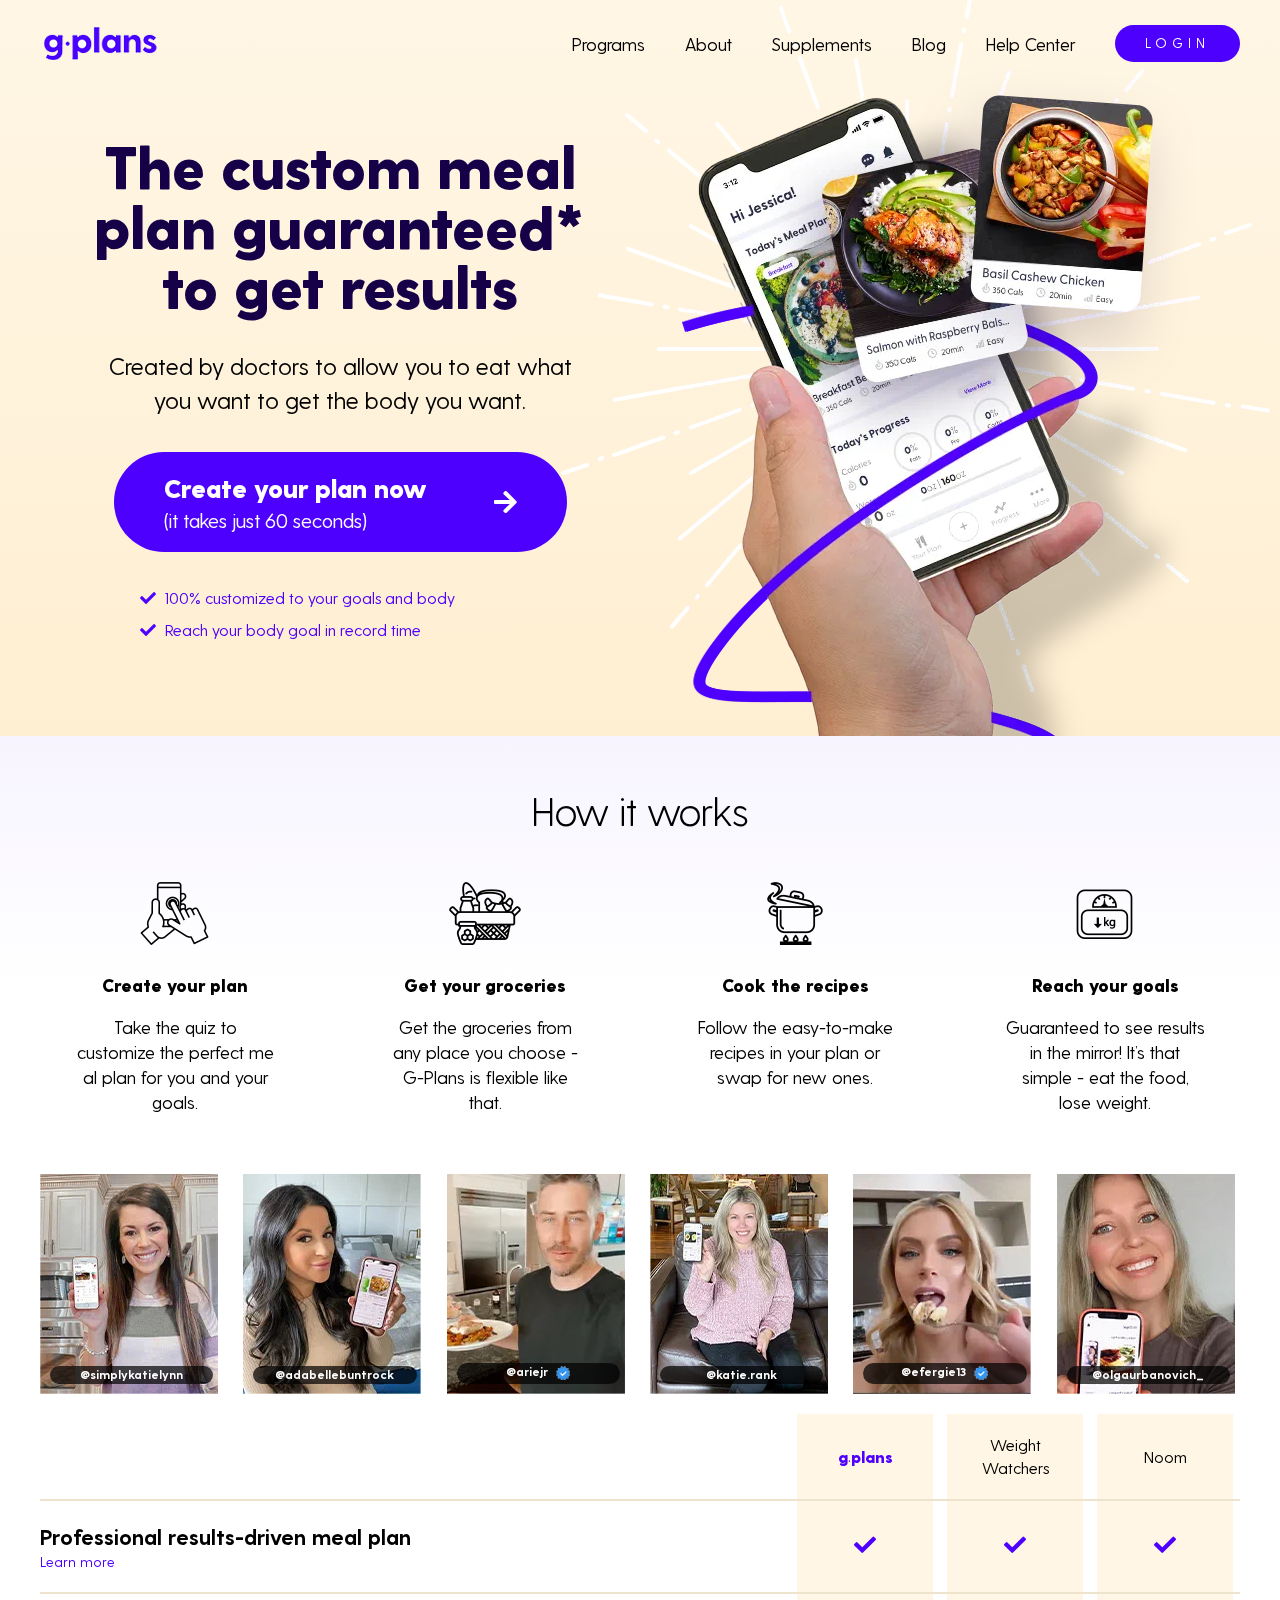
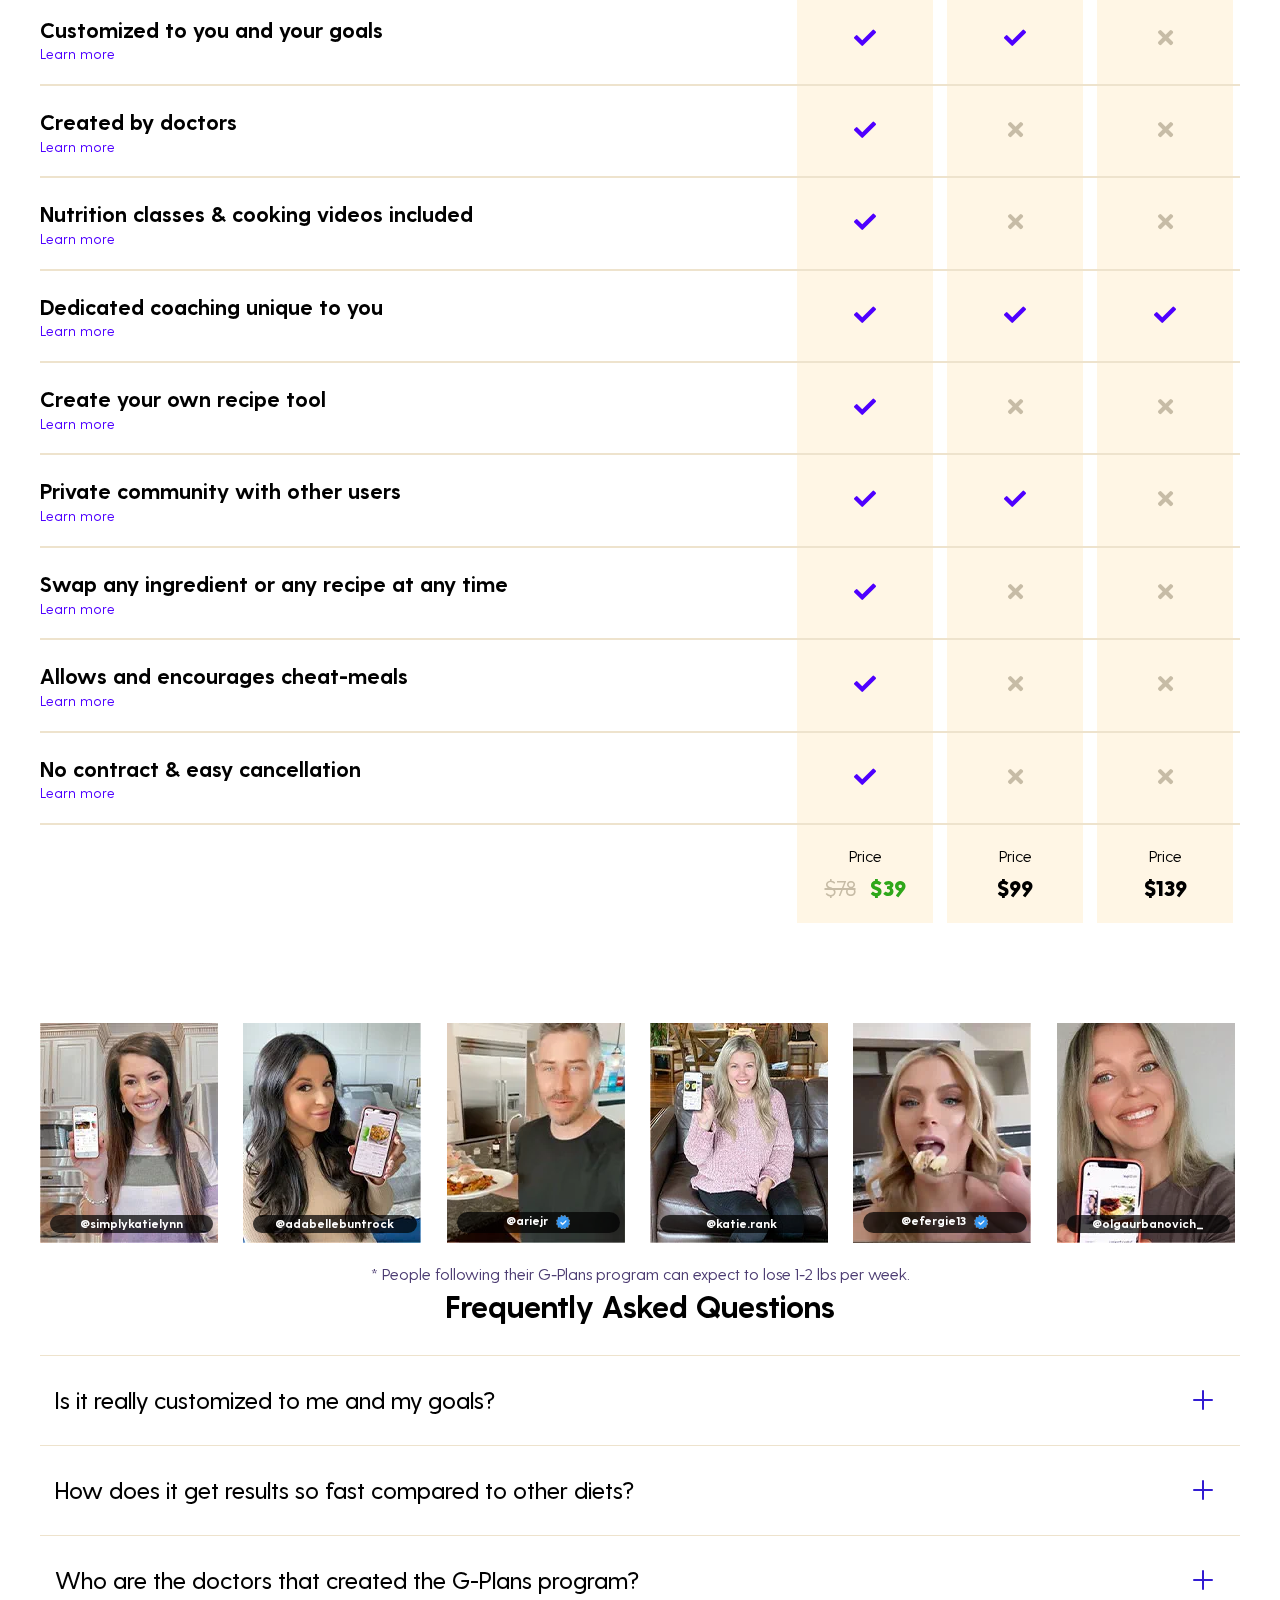
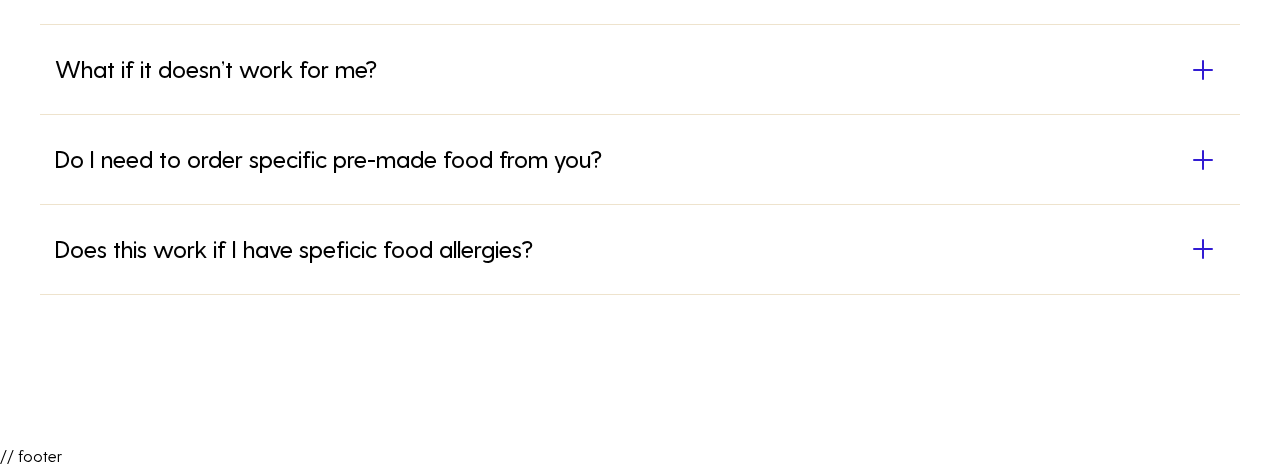
==== commit f1a0ca05: "Update 2021-08-04T12:34:30.374Z" ====
--- a/index.html
+++ b/index.html
@@ -4,7 +4,7 @@
 <head>
     <meta charset="UTF-8">
     <meta name="viewport" content="width=device-width, initial-scale=1.0">
-    <title>Title</title>
+    <title>g•plans - test work</title>
     <link rel="stylesheet" href="./css/main.css">
 </head>
 
@@ -18,11 +18,11 @@
                 <div class="topline__menu">
                     <nav class="b-menu">
                         <ul>
-                            <li><a href="#"></li>Programs</a>
-                            <li><a href="#"></li>About</a>
-                            <li><a href="#"></li>Supplements</a>
-                            <li><a href="#"></li>Blog</a>
-                            <li><a href="#"></li>Help Center</a>
+                            <li><a href="#">Programs</a></li>
+                            <li><a href="#">About</a></li>
+                            <li><a href="#">Supplements</a></li>
+                            <li><a href="#">Blog</a></li>
+                            <li><a href="#">Help Center</a></li>
                         </ul>
                     </nav>
                 </div>
